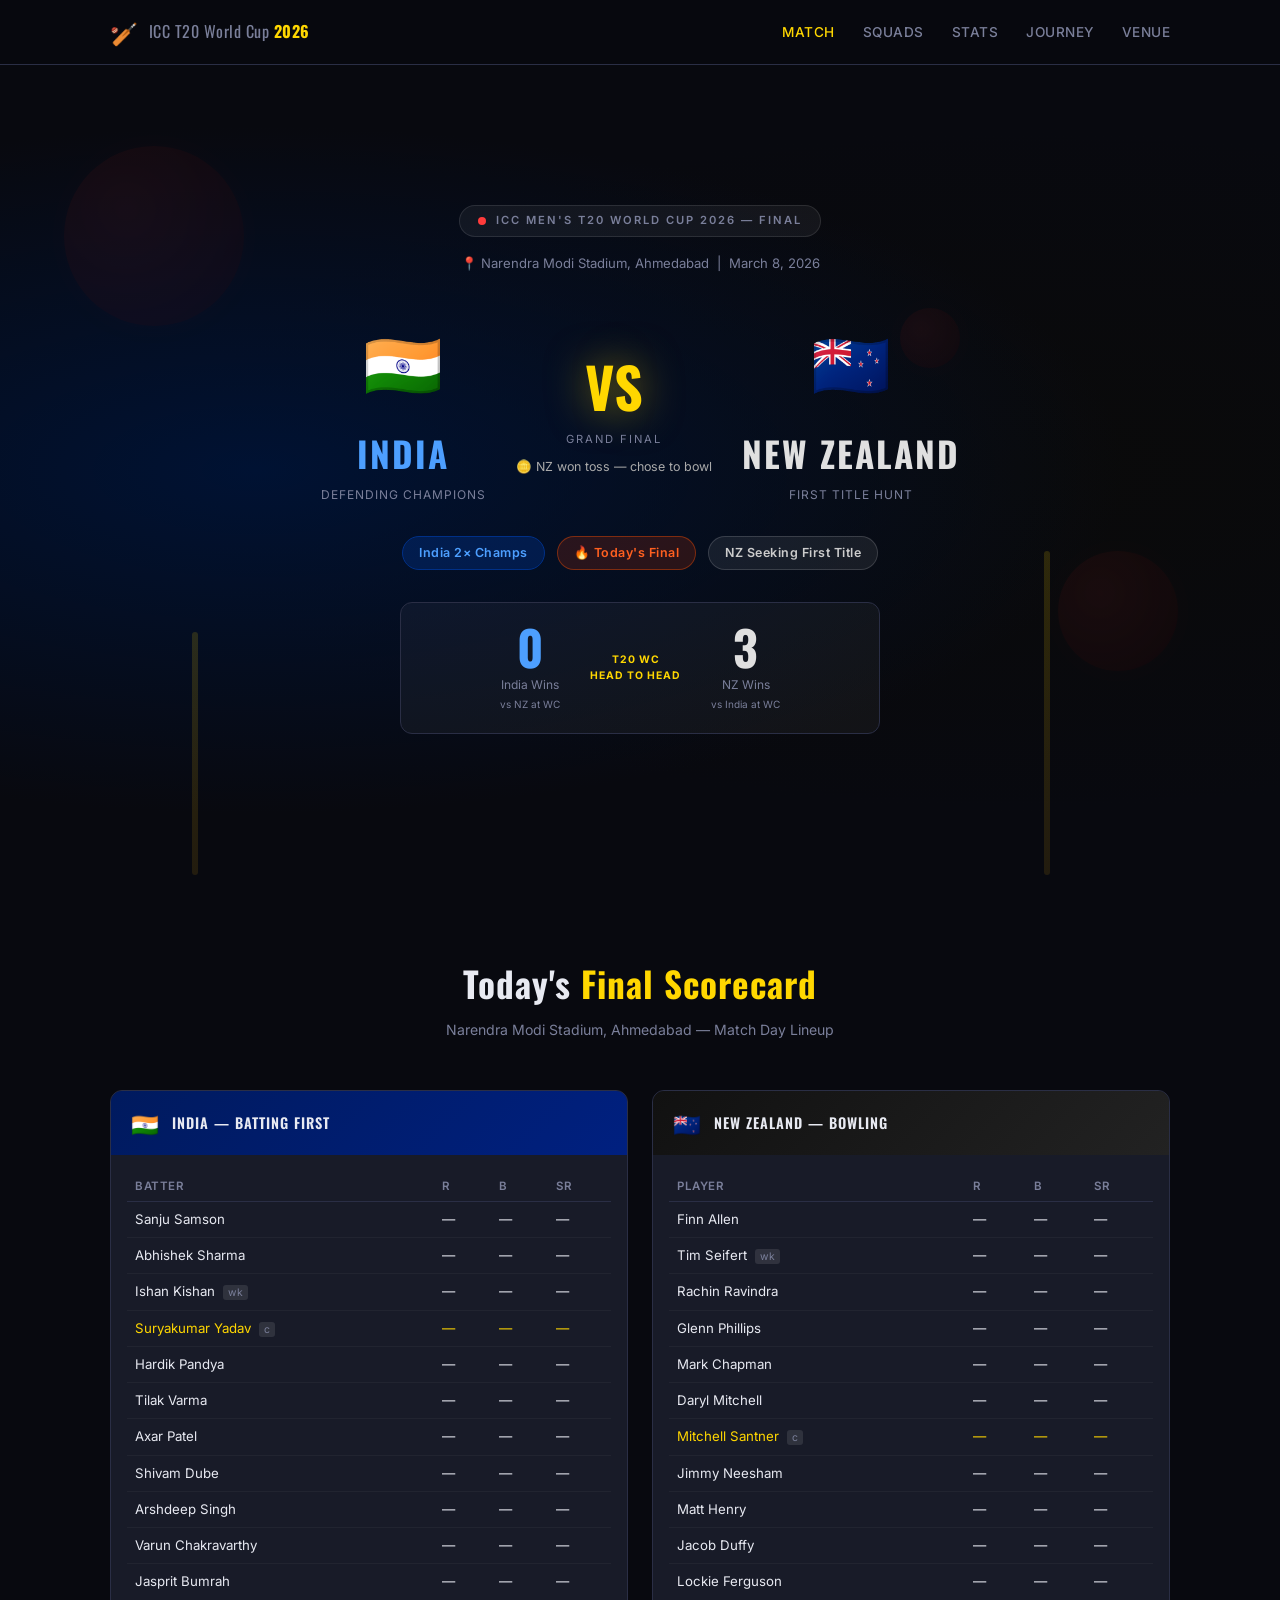
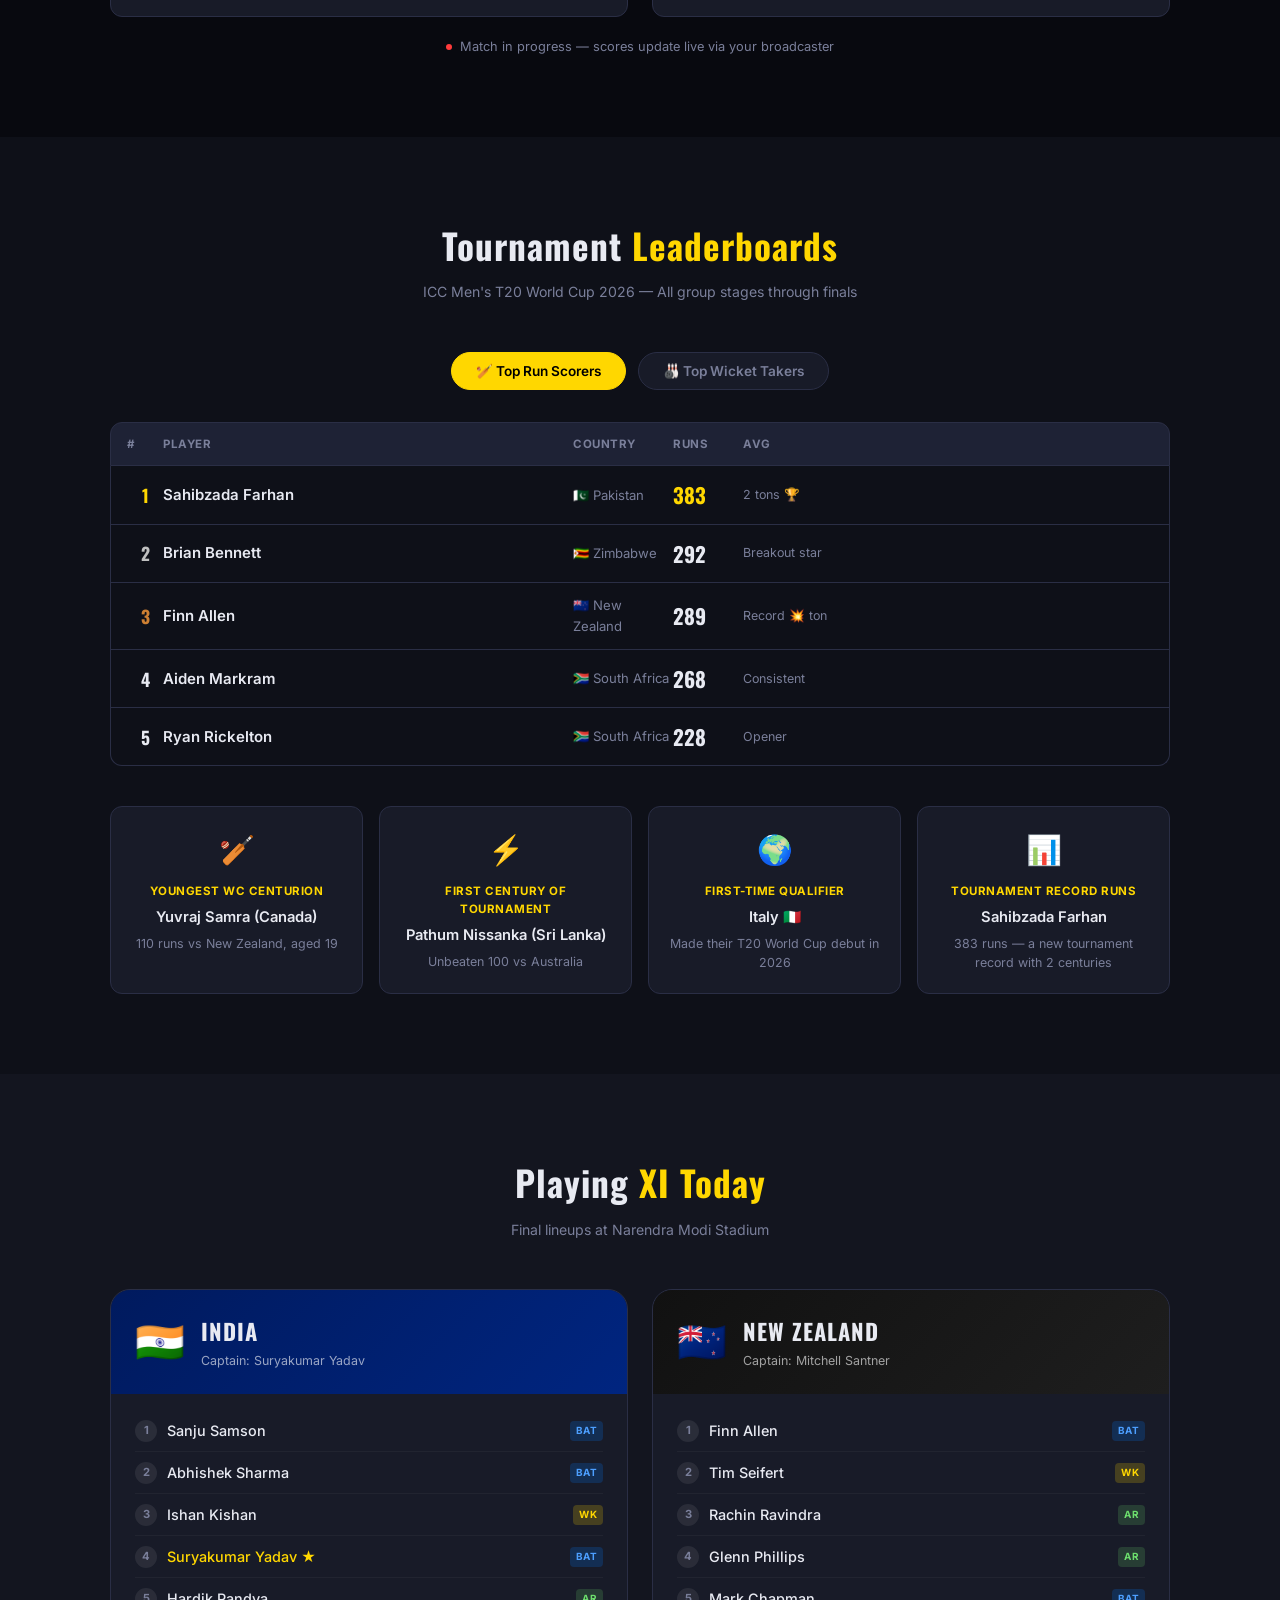
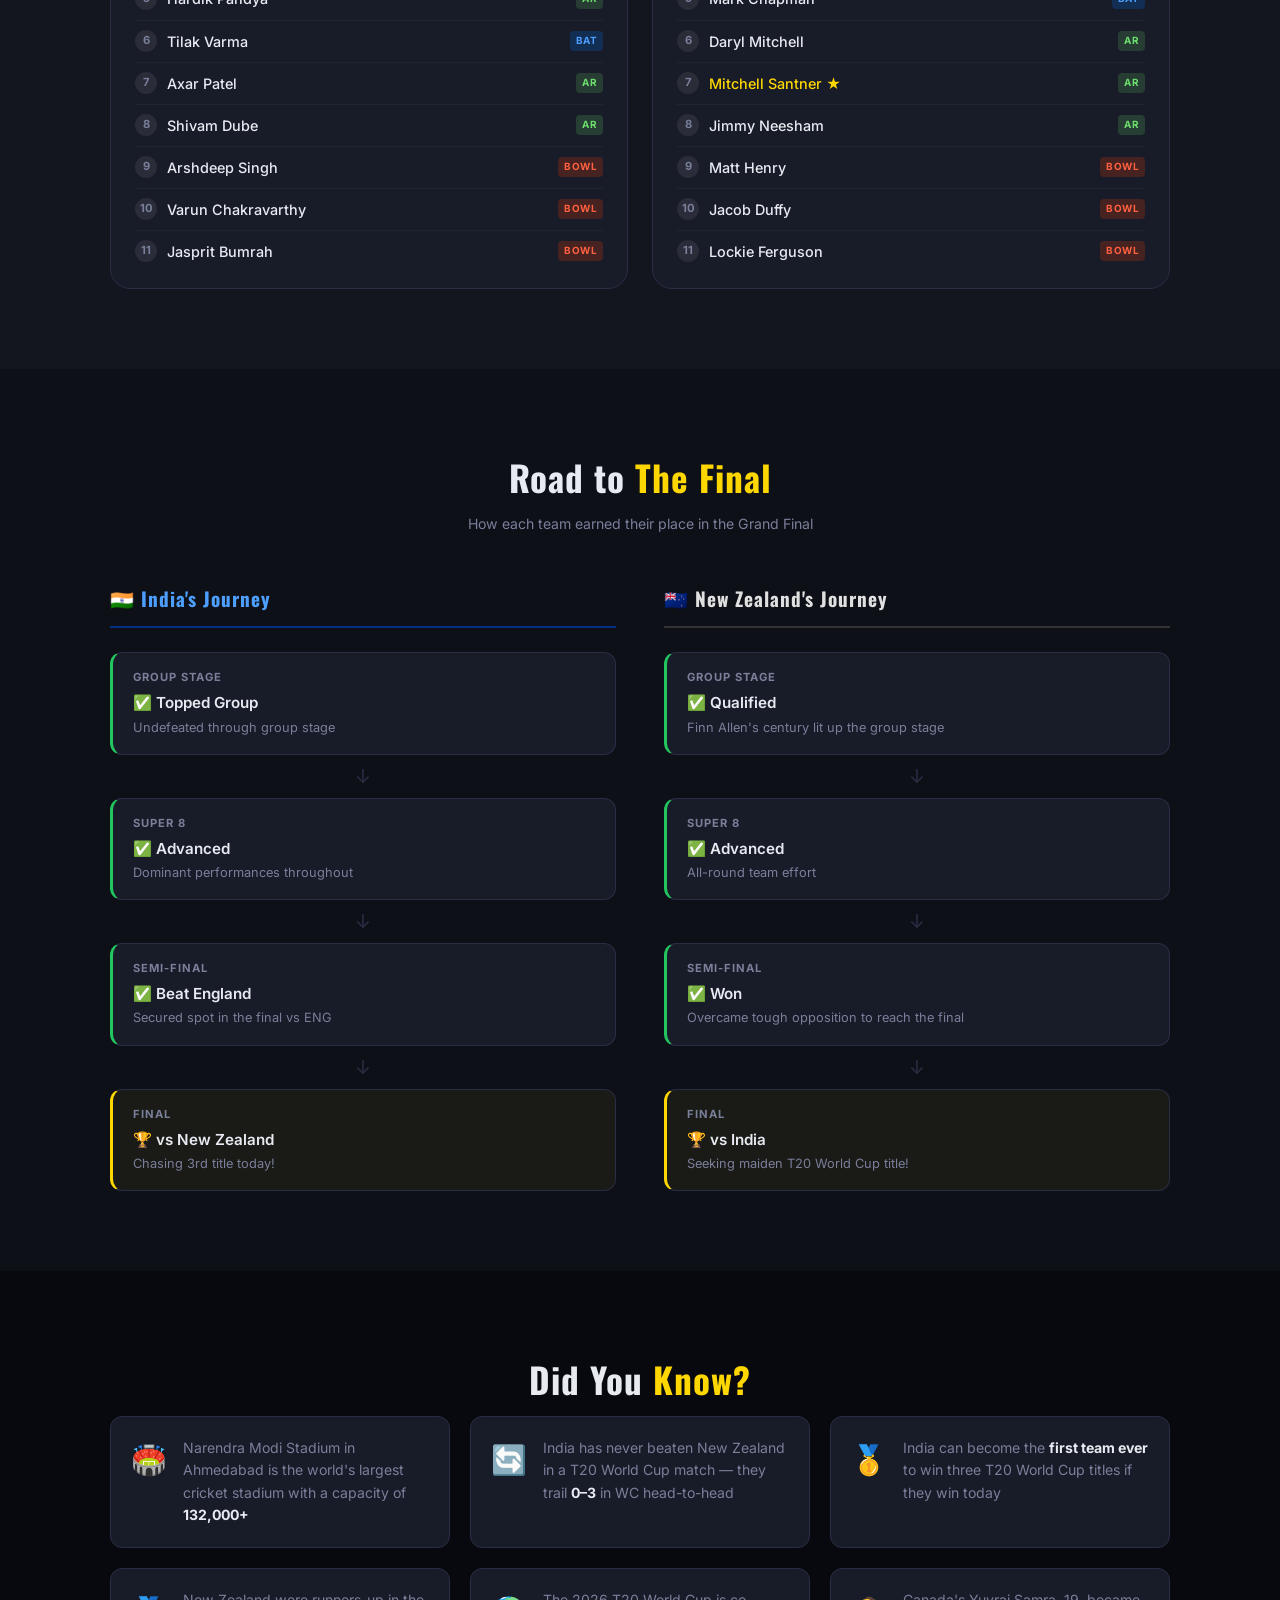
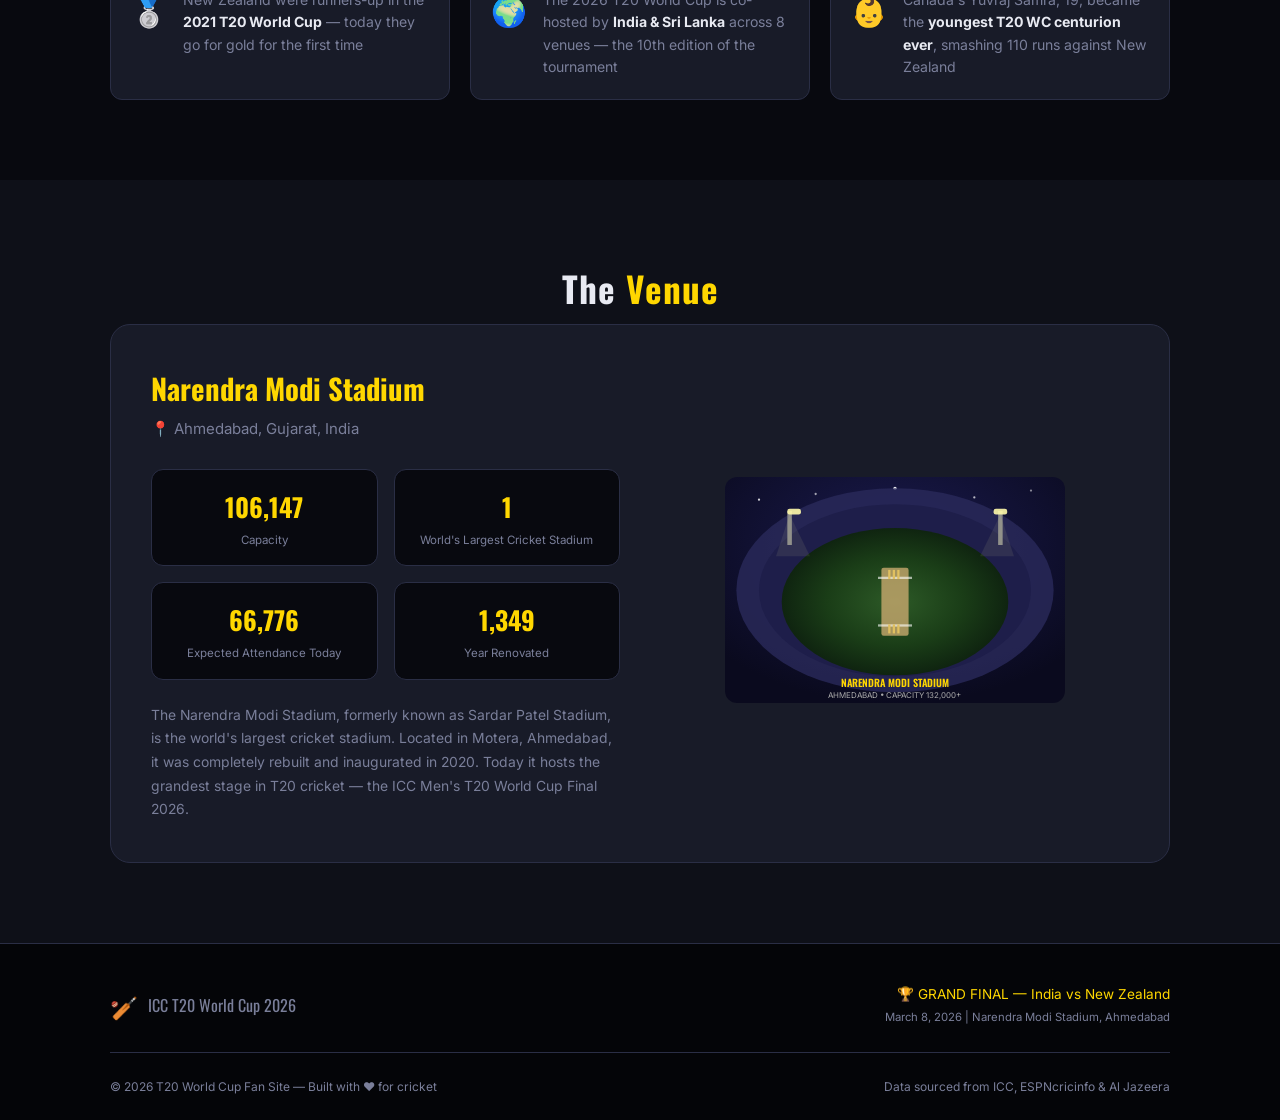
==== index.html @ 645f7e51 "feat: launch T20 World Cup 2026 Grand Final website Complete responsive single-page website for Indi" ====
<!DOCTYPE html>
<html lang="en">
<head>
  <meta charset="UTF-8" />
  <meta name="viewport" content="width=device-width, initial-scale=1.0" />
  <title>T20 World Cup 2026 — The Final</title>
  <link rel="stylesheet" href="style.css" />
  <link rel="preconnect" href="https://fonts.googleapis.com" />
  <link rel="preconnect" href="https://fonts.gstatic.com" crossorigin />
  <link href="https://fonts.googleapis.com/css2?family=Oswald:wght@400;600;700&family=Inter:wght@300;400;500;600&display=swap" rel="stylesheet" />
</head>
<body>

  <!-- ───── NAV ───── -->
  <nav class="nav">
    <div class="nav-inner">
      <div class="nav-logo">
        <span class="logo-icon">🏏</span>
        <span>ICC T20 World Cup <strong>2026</strong></span>
      </div>
      <ul class="nav-links">
        <li><a href="#match">Match</a></li>
        <li><a href="#squads">Squads</a></li>
        <li><a href="#stats">Stats</a></li>
        <li><a href="#journey">Journey</a></li>
        <li><a href="#venue">Venue</a></li>
      </ul>
      <button class="nav-toggle" id="navToggle" aria-label="Toggle menu">☰</button>
    </div>
    <div class="nav-mobile" id="navMobile">
      <a href="#match">Match</a>
      <a href="#squads">Squads</a>
      <a href="#stats">Stats</a>
      <a href="#journey">Journey</a>
      <a href="#venue">Venue</a>
    </div>
  </nav>

  <!-- ───── HERO ───── -->
  <section class="hero" id="match">
    <div class="hero-bg">
      <div class="ball ball1"></div>
      <div class="ball ball2"></div>
      <div class="ball ball3"></div>
      <div class="stump stump1"></div>
      <div class="stump stump2"></div>
    </div>
    <div class="hero-content">
      <div class="tournament-label">
        <span class="live-dot"></span>
        <span>ICC MEN'S T20 WORLD CUP 2026 — FINAL</span>
      </div>
      <div class="hero-meta">📍 Narendra Modi Stadium, Ahmedabad &nbsp;|&nbsp; March 8, 2026</div>

      <div class="matchup">
        <!-- India -->
        <div class="team india-team">
          <div class="team-flag">🇮🇳</div>
          <div class="team-name">INDIA</div>
          <div class="team-sub">Defending Champions</div>
        </div>

        <!-- VS -->
        <div class="vs-block">
          <div class="vs-text">VS</div>
          <div class="vs-sub">GRAND FINAL</div>
          <div class="toss-info">🪙 NZ won toss — chose to bowl</div>
        </div>

        <!-- New Zealand -->
        <div class="team nz-team">
          <div class="team-flag">🇳🇿</div>
          <div class="team-name">NEW ZEALAND</div>
          <div class="team-sub">First Title Hunt</div>
        </div>
      </div>

      <div class="hero-chips">
        <div class="chip chip-india">India 2× Champs</div>
        <div class="chip chip-alert">🔥 Today's Final</div>
        <div class="chip chip-nz">NZ Seeking First Title</div>
      </div>

      <!-- Head-to-head callout -->
      <div class="h2h-banner">
        <div class="h2h-item">
          <div class="h2h-num india-col">0</div>
          <div class="h2h-label">India Wins<br/><small>vs NZ at WC</small></div>
        </div>
        <div class="h2h-divider">T20 WC<br/>HEAD TO HEAD</div>
        <div class="h2h-item">
          <div class="h2h-num nz-col">3</div>
          <div class="h2h-label">NZ Wins<br/><small>vs India at WC</small></div>
        </div>
      </div>
    </div>
  </section>

  <!-- ───── SCOREBOARD ───── -->
  <section class="section scoreboard-section">
    <div class="container">
      <h2 class="section-title">Today's <span class="gold">Final Scorecard</span></h2>
      <p class="section-sub">Narendra Modi Stadium, Ahmedabad — Match Day Lineup</p>

      <div class="scorecard-grid">
        <!-- India batting -->
        <div class="score-card india-card">
          <div class="score-card-header">
            <span class="score-flag">🇮🇳</span>
            <span>INDIA — BATTING FIRST</span>
          </div>
          <div class="score-card-body">
            <table class="score-table">
              <thead>
                <tr><th>Batter</th><th>R</th><th>B</th><th>SR</th></tr>
              </thead>
              <tbody>
                <tr><td>Sanju Samson</td><td>—</td><td>—</td><td>—</td></tr>
                <tr><td>Abhishek Sharma</td><td>—</td><td>—</td><td>—</td></tr>
                <tr><td>Ishan Kishan <em class="role">wk</em></td><td>—</td><td>—</td><td>—</td></tr>
                <tr class="captain-row"><td>Suryakumar Yadav <em class="role">c</em></td><td>—</td><td>—</td><td>—</td></tr>
                <tr><td>Hardik Pandya</td><td>—</td><td>—</td><td>—</td></tr>
                <tr><td>Tilak Varma</td><td>—</td><td>—</td><td>—</td></tr>
                <tr><td>Axar Patel</td><td>—</td><td>—</td><td>—</td></tr>
                <tr><td>Shivam Dube</td><td>—</td><td>—</td><td>—</td></tr>
                <tr><td>Arshdeep Singh</td><td>—</td><td>—</td><td>—</td></tr>
                <tr><td>Varun Chakravarthy</td><td>—</td><td>—</td><td>—</td></tr>
                <tr><td>Jasprit Bumrah</td><td>—</td><td>—</td><td>—</td></tr>
              </tbody>
            </table>
          </div>
        </div>

        <!-- New Zealand bowling -->
        <div class="score-card nz-card">
          <div class="score-card-header">
            <span class="score-flag">🇳🇿</span>
            <span>NEW ZEALAND — BOWLING</span>
          </div>
          <div class="score-card-body">
            <table class="score-table">
              <thead>
                <tr><th>Player</th><th>R</th><th>B</th><th>SR</th></tr>
              </thead>
              <tbody>
                <tr><td>Finn Allen</td><td>—</td><td>—</td><td>—</td></tr>
                <tr><td>Tim Seifert <em class="role">wk</em></td><td>—</td><td>—</td><td>—</td></tr>
                <tr><td>Rachin Ravindra</td><td>—</td><td>—</td><td>—</td></tr>
                <tr><td>Glenn Phillips</td><td>—</td><td>—</td><td>—</td></tr>
                <tr><td>Mark Chapman</td><td>—</td><td>—</td><td>—</td></tr>
                <tr><td>Daryl Mitchell</td><td>—</td><td>—</td><td>—</td></tr>
                <tr class="captain-row"><td>Mitchell Santner <em class="role">c</em></td><td>—</td><td>—</td><td>—</td></tr>
                <tr><td>Jimmy Neesham</td><td>—</td><td>—</td><td>—</td></tr>
                <tr><td>Matt Henry</td><td>—</td><td>—</td><td>—</td></tr>
                <tr><td>Jacob Duffy</td><td>—</td><td>—</td><td>—</td></tr>
                <tr><td>Lockie Ferguson</td><td>—</td><td>—</td><td>—</td></tr>
              </tbody>
            </table>
          </div>
        </div>
      </div>
      <p class="live-note"><span class="live-dot small"></span> Match in progress — scores update live via your broadcaster</p>
    </div>
  </section>

  <!-- ───── TOURNAMENT STATS ───── -->
  <section class="section stats-section" id="stats">
    <div class="container">
      <h2 class="section-title">Tournament <span class="gold">Leaderboards</span></h2>
      <p class="section-sub">ICC Men's T20 World Cup 2026 — All group stages through finals</p>

      <div class="stats-tabs">
        <button class="tab-btn active" data-tab="runs">🏏 Top Run Scorers</button>
        <button class="tab-btn" data-tab="wickets">🎳 Top Wicket Takers</button>
      </div>

      <div class="tab-content" id="tab-runs">
        <div class="leaderboard">
          <div class="lb-row lb-header">
            <span>#</span><span>Player</span><span>Country</span><span>Runs</span><span>Avg</span>
          </div>
          <div class="lb-row">
            <span class="rank gold-rank">1</span>
            <span class="player-name">Sahibzada Farhan</span>
            <span class="country">🇵🇰 Pakistan</span>
            <span class="stat-val gold">383</span>
            <span class="stat-extra">2 tons 🏆</span>
          </div>
          <div class="lb-row">
            <span class="rank silver-rank">2</span>
            <span class="player-name">Brian Bennett</span>
            <span class="country">🇿🇼 Zimbabwe</span>
            <span class="stat-val">292</span>
            <span class="stat-extra">Breakout star</span>
          </div>
          <div class="lb-row">
            <span class="rank bronze-rank">3</span>
            <span class="player-name">Finn Allen</span>
            <span class="country">🇳🇿 New Zealand</span>
            <span class="stat-val">289</span>
            <span class="stat-extra">Record 💥 ton</span>
          </div>
          <div class="lb-row">
            <span class="rank">4</span>
            <span class="player-name">Aiden Markram</span>
            <span class="country">🇿🇦 South Africa</span>
            <span class="stat-val">268</span>
            <span class="stat-extra">Consistent</span>
          </div>
          <div class="lb-row">
            <span class="rank">5</span>
            <span class="player-name">Ryan Rickelton</span>
            <span class="country">🇿🇦 South Africa</span>
            <span class="stat-val">228</span>
            <span class="stat-extra">Opener</span>
          </div>
        </div>
      </div>

      <div class="tab-content hidden" id="tab-wickets">
        <div class="leaderboard">
          <div class="lb-row lb-header">
            <span>#</span><span>Player</span><span>Country</span><span>Wickets</span><span>Econ</span>
          </div>
          <div class="lb-row">
            <span class="rank gold-rank">1</span>
            <span class="player-name">Saurabh Netravalkar</span>
            <span class="country">🇺🇸 USA</span>
            <span class="stat-val gold">13</span>
            <span class="stat-extra">Tournament 🏆</span>
          </div>
          <div class="lb-row">
            <span class="rank silver-rank">2</span>
            <span class="player-name">Blessing Muzarabani</span>
            <span class="country">🇿🇼 Zimbabwe</span>
            <span class="stat-val">13</span>
            <span class="stat-extra">Pace demon 🔥</span>
          </div>
          <div class="lb-row">
            <span class="rank bronze-rank">3</span>
            <span class="player-name">Lungi Ngidi</span>
            <span class="country">🇿🇦 South Africa</span>
            <span class="stat-val">12</span>
            <span class="stat-extra">Lethal</span>
          </div>
          <div class="lb-row">
            <span class="rank">4</span>
            <span class="player-name">Corbin Bosch</span>
            <span class="country">🇿🇦 South Africa</span>
            <span class="stat-val">11</span>
            <span class="stat-extra">All-rounder</span>
          </div>
          <div class="lb-row">
            <span class="rank">5</span>
            <span class="player-name">Varun Chakravarthy</span>
            <span class="country">🇮🇳 India</span>
            <span class="stat-val">11</span>
            <span class="stat-extra">Mystery spin 🌀</span>
          </div>
        </div>
      </div>

      <!-- Notable records -->
      <div class="records-grid">
        <div class="record-card">
          <div class="record-icon">🏏</div>
          <div class="record-title">Youngest WC Centurion</div>
          <div class="record-name">Yuvraj Samra (Canada)</div>
          <div class="record-detail">110 runs vs New Zealand, aged 19</div>
        </div>
        <div class="record-card">
          <div class="record-icon">⚡</div>
          <div class="record-title">First Century of Tournament</div>
          <div class="record-name">Pathum Nissanka (Sri Lanka)</div>
          <div class="record-detail">Unbeaten 100 vs Australia</div>
        </div>
        <div class="record-card">
          <div class="record-icon">🌍</div>
          <div class="record-title">First-time Qualifier</div>
          <div class="record-name">Italy 🇮🇹</div>
          <div class="record-detail">Made their T20 World Cup debut in 2026</div>
        </div>
        <div class="record-card">
          <div class="record-icon">📊</div>
          <div class="record-title">Tournament Record Runs</div>
          <div class="record-name">Sahibzada Farhan</div>
          <div class="record-detail">383 runs — a new tournament record with 2 centuries</div>
        </div>
      </div>
    </div>
  </section>

  <!-- ───── SQUADS ───── -->
  <section class="section squads-section" id="squads">
    <div class="container">
      <h2 class="section-title">Playing <span class="gold">XI Today</span></h2>
      <p class="section-sub">Final lineups at Narendra Modi Stadium</p>

      <div class="squads-grid">
        <!-- India -->
        <div class="squad-card india-squad">
          <div class="squad-header">
            <span class="squad-flag">🇮🇳</span>
            <div>
              <div class="squad-team">INDIA</div>
              <div class="squad-captain">Captain: Suryakumar Yadav</div>
            </div>
          </div>
          <ul class="squad-list">
            <li><span class="pnum">1</span> Sanju Samson <em class="tag tag-bat">BAT</em></li>
            <li><span class="pnum">2</span> Abhishek Sharma <em class="tag tag-bat">BAT</em></li>
            <li><span class="pnum">3</span> Ishan Kishan <em class="tag tag-wk">WK</em></li>
            <li class="captain-li"><span class="pnum">4</span> Suryakumar Yadav ★ <em class="tag tag-bat">BAT</em></li>
            <li><span class="pnum">5</span> Hardik Pandya <em class="tag tag-ar">AR</em></li>
            <li><span class="pnum">6</span> Tilak Varma <em class="tag tag-bat">BAT</em></li>
            <li><span class="pnum">7</span> Axar Patel <em class="tag tag-ar">AR</em></li>
            <li><span class="pnum">8</span> Shivam Dube <em class="tag tag-ar">AR</em></li>
            <li><span class="pnum">9</span> Arshdeep Singh <em class="tag tag-bowl">BOWL</em></li>
            <li><span class="pnum">10</span> Varun Chakravarthy <em class="tag tag-bowl">BOWL</em></li>
            <li><span class="pnum">11</span> Jasprit Bumrah <em class="tag tag-bowl">BOWL</em></li>
          </ul>
        </div>

        <!-- New Zealand -->
        <div class="squad-card nz-squad">
          <div class="squad-header">
            <span class="squad-flag">🇳🇿</span>
            <div>
              <div class="squad-team">NEW ZEALAND</div>
              <div class="squad-captain">Captain: Mitchell Santner</div>
            </div>
          </div>
          <ul class="squad-list">
            <li><span class="pnum">1</span> Finn Allen <em class="tag tag-bat">BAT</em></li>
            <li><span class="pnum">2</span> Tim Seifert <em class="tag tag-wk">WK</em></li>
            <li><span class="pnum">3</span> Rachin Ravindra <em class="tag tag-ar">AR</em></li>
            <li><span class="pnum">4</span> Glenn Phillips <em class="tag tag-ar">AR</em></li>
            <li><span class="pnum">5</span> Mark Chapman <em class="tag tag-bat">BAT</em></li>
            <li><span class="pnum">6</span> Daryl Mitchell <em class="tag tag-ar">AR</em></li>
            <li class="captain-li"><span class="pnum">7</span> Mitchell Santner ★ <em class="tag tag-ar">AR</em></li>
            <li><span class="pnum">8</span> Jimmy Neesham <em class="tag tag-ar">AR</em></li>
            <li><span class="pnum">9</span> Matt Henry <em class="tag tag-bowl">BOWL</em></li>
            <li><span class="pnum">10</span> Jacob Duffy <em class="tag tag-bowl">BOWL</em></li>
            <li><span class="pnum">11</span> Lockie Ferguson <em class="tag tag-bowl">BOWL</em></li>
          </ul>
        </div>
      </div>
    </div>
  </section>

  <!-- ───── ROAD TO FINAL ───── -->
  <section class="section journey-section" id="journey">
    <div class="container">
      <h2 class="section-title">Road to <span class="gold">The Final</span></h2>
      <p class="section-sub">How each team earned their place in the Grand Final</p>

      <div class="journey-grid">
        <!-- India -->
        <div class="journey-col">
          <div class="journey-team-label india-label">🇮🇳 India's Journey</div>
          <div class="journey-steps">
            <div class="journey-step win">
              <div class="step-stage">Group Stage</div>
              <div class="step-result">✅ Topped Group</div>
              <div class="step-detail">Undefeated through group stage</div>
            </div>
            <div class="journey-arrow">↓</div>
            <div class="journey-step win">
              <div class="step-stage">Super 8</div>
              <div class="step-result">✅ Advanced</div>
              <div class="step-detail">Dominant performances throughout</div>
            </div>
            <div class="journey-arrow">↓</div>
            <div class="journey-step win">
              <div class="step-stage">Semi-Final</div>
              <div class="step-result">✅ Beat England</div>
              <div class="step-detail">Secured spot in the final vs ENG</div>
            </div>
            <div class="journey-arrow">↓</div>
            <div class="journey-step final-step">
              <div class="step-stage">FINAL</div>
              <div class="step-result">🏆 vs New Zealand</div>
              <div class="step-detail">Chasing 3rd title today!</div>
            </div>
          </div>
        </div>

        <!-- New Zealand -->
        <div class="journey-col">
          <div class="journey-team-label nz-label">🇳🇿 New Zealand's Journey</div>
          <div class="journey-steps">
            <div class="journey-step win">
              <div class="step-stage">Group Stage</div>
              <div class="step-result">✅ Qualified</div>
              <div class="step-detail">Finn Allen's century lit up the group stage</div>
            </div>
            <div class="journey-arrow">↓</div>
            <div class="journey-step win">
              <div class="step-stage">Super 8</div>
              <div class="step-result">✅ Advanced</div>
              <div class="step-detail">All-round team effort</div>
            </div>
            <div class="journey-arrow">↓</div>
            <div class="journey-step win">
              <div class="step-stage">Semi-Final</div>
              <div class="step-result">✅ Won</div>
              <div class="step-detail">Overcame tough opposition to reach the final</div>
            </div>
            <div class="journey-arrow">↓</div>
            <div class="journey-step final-step">
              <div class="step-stage">FINAL</div>
              <div class="step-result">🏆 vs India</div>
              <div class="step-detail">Seeking maiden T20 World Cup title!</div>
            </div>
          </div>
        </div>
      </div>
    </div>
  </section>

  <!-- ───── FUN FACTS ───── -->
  <section class="section facts-section">
    <div class="container">
      <h2 class="section-title">Did You <span class="gold">Know?</span></h2>
      <div class="facts-grid">
        <div class="fact-card">
          <div class="fact-icon">🏟️</div>
          <div class="fact-text">Narendra Modi Stadium in Ahmedabad is the world's largest cricket stadium with a capacity of <strong>132,000+</strong></div>
        </div>
        <div class="fact-card">
          <div class="fact-icon">🔄</div>
          <div class="fact-text">India has never beaten New Zealand in a T20 World Cup match — they trail <strong>0–3</strong> in WC head-to-head</div>
        </div>
        <div class="fact-card">
          <div class="fact-icon">🥇</div>
          <div class="fact-text">India can become the <strong>first team ever</strong> to win three T20 World Cup titles if they win today</div>
        </div>
        <div class="fact-card">
          <div class="fact-icon">🥈</div>
          <div class="fact-text">New Zealand were runners-up in the <strong>2021 T20 World Cup</strong> — today they go for gold for the first time</div>
        </div>
        <div class="fact-card">
          <div class="fact-icon">🌍</div>
          <div class="fact-text">The 2026 T20 World Cup is co-hosted by <strong>India & Sri Lanka</strong> across 8 venues — the 10th edition of the tournament</div>
        </div>
        <div class="fact-card">
          <div class="fact-icon">👶</div>
          <div class="fact-text">Canada's Yuvraj Samra, 19, became the <strong>youngest T20 WC centurion ever</strong>, smashing 110 runs against New Zealand</div>
        </div>
      </div>
    </div>
  </section>

  <!-- ───── VENUE ───── -->
  <section class="section venue-section" id="venue">
    <div class="container">
      <h2 class="section-title">The <span class="gold">Venue</span></h2>
      <div class="venue-card">
        <div class="venue-info">
          <div class="venue-name">Narendra Modi Stadium</div>
          <div class="venue-location">📍 Ahmedabad, Gujarat, India</div>
          <div class="venue-stats-grid">
            <div class="venue-stat">
              <div class="venue-stat-num">132,000+</div>
              <div class="venue-stat-label">Capacity</div>
            </div>
            <div class="venue-stat">
              <div class="venue-stat-num">#1</div>
              <div class="venue-stat-label">World's Largest Cricket Stadium</div>
            </div>
            <div class="venue-stat">
              <div class="venue-stat-num">100,000+</div>
              <div class="venue-stat-label">Expected Attendance Today</div>
            </div>
            <div class="venue-stat">
              <div class="venue-stat-num">2020</div>
              <div class="venue-stat-label">Year Renovated</div>
            </div>
          </div>
          <p class="venue-desc">
            The Narendra Modi Stadium, formerly known as Sardar Patel Stadium, is the world's largest cricket stadium.
            Located in Motera, Ahmedabad, it was completely rebuilt and inaugurated in 2020. Today it hosts the grandest
            stage in T20 cricket — the ICC Men's T20 World Cup Final 2026.
          </p>
        </div>
        <div class="venue-visual">
          <div class="stadium-svg">
            <svg viewBox="0 0 300 200" xmlns="http://www.w3.org/2000/svg">
              <!-- Sky -->
              <defs>
                <radialGradient id="fieldGrad" cx="50%" cy="50%" r="50%">
                  <stop offset="0%" stop-color="#2d5a27"/>
                  <stop offset="60%" stop-color="#1a3d17"/>
                  <stop offset="100%" stop-color="#0f2410"/>
                </radialGradient>
                <radialGradient id="skyGrad" cx="50%" cy="30%" r="70%">
                  <stop offset="0%" stop-color="#1a1a4e"/>
                  <stop offset="100%" stop-color="#0a0a1e"/>
                </radialGradient>
              </defs>
              <rect width="300" height="200" fill="url(#skyGrad)"/>
              <!-- Stars -->
              <circle cx="30" cy="20" r="1" fill="white" opacity="0.8"/>
              <circle cx="80" cy="15" r="1" fill="white" opacity="0.6"/>
              <circle cx="150" cy="10" r="1.5" fill="white" opacity="0.9"/>
              <circle cx="220" cy="18" r="1" fill="white" opacity="0.7"/>
              <circle cx="270" cy="12" r="1" fill="white" opacity="0.5"/>
              <!-- Stadium stands -->
              <ellipse cx="150" cy="100" rx="140" ry="90" fill="#2a2a5a" opacity="0.8"/>
              <ellipse cx="150" cy="100" rx="120" ry="76" fill="#1e1e4a"/>
              <!-- Field -->
              <ellipse cx="150" cy="110" rx="100" ry="65" fill="url(#fieldGrad)"/>
              <!-- Pitch -->
              <rect x="138" y="80" width="24" height="60" rx="2" fill="#c9a96e" opacity="0.8"/>
              <!-- Crease lines -->
              <rect x="135" y="88" width="30" height="2" fill="white" opacity="0.6"/>
              <rect x="135" y="130" width="30" height="2" fill="white" opacity="0.6"/>
              <!-- Stumps -->
              <rect x="144" y="82" width="2" height="8" fill="#e0c060"/>
              <rect x="148" y="82" width="2" height="8" fill="#e0c060"/>
              <rect x="152" y="82" width="2" height="8" fill="#e0c060"/>
              <rect x="144" y="130" width="2" height="8" fill="#e0c060"/>
              <rect x="148" y="130" width="2" height="8" fill="#e0c060"/>
              <rect x="152" y="130" width="2" height="8" fill="#e0c060"/>
              <!-- Stadium lights -->
              <rect x="55" y="30" width="4" height="30" fill="#888"/>
              <rect x="241" y="30" width="4" height="30" fill="#888"/>
              <rect x="55" y="28" width="12" height="5" rx="2" fill="#fffaaa" opacity="0.9"/>
              <rect x="237" y="28" width="12" height="5" rx="2" fill="#fffaaa" opacity="0.9"/>
              <!-- Light beams -->
              <polygon points="57,33 45,70 75,70" fill="#fffaaa" opacity="0.08"/>
              <polygon points="243,33 225,70 255,70" fill="#fffaaa" opacity="0.08"/>
              <!-- Text -->
              <text x="150" y="185" text-anchor="middle" fill="#ffd700" font-size="9" font-family="Oswald, sans-serif" font-weight="600">NARENDRA MODI STADIUM</text>
              <text x="150" y="195" text-anchor="middle" fill="#aaa" font-size="7" font-family="Inter, sans-serif">AHMEDABAD • CAPACITY 132,000+</text>
            </svg>
          </div>
        </div>
      </div>
    </div>
  </section>

  <!-- ───── FOOTER ───── -->
  <footer class="footer">
    <div class="container">
      <div class="footer-top">
        <div class="footer-brand">
          <span class="logo-icon">🏏</span>
          <span>ICC T20 World Cup 2026</span>
        </div>
        <div class="footer-final">
          🏆 GRAND FINAL — India vs New Zealand<br/>
          <small>March 8, 2026 | Narendra Modi Stadium, Ahmedabad</small>
        </div>
      </div>
      <div class="footer-bottom">
        <span>© 2026 T20 World Cup Fan Site — Built with ❤️ for cricket</span>
        <span>Data sourced from ICC, ESPNcricinfo & Al Jazeera</span>
      </div>
    </div>
  </footer>

  <script src="app.js"></script>
</body>
</html>
---- style.css ----
/* ════════════════════════════════════════
   T20 WORLD CUP 2026 — GRAND FINAL
   Stylesheet
════════════════════════════════════════ */

*, *::before, *::after { box-sizing: border-box; margin: 0; padding: 0; }

:root {
  --india: #003087;
  --india-light: #1a4db3;
  --india-accent: #ff9933;
  --nz: #000000;
  --nz-light: #1a1a1a;
  --nz-accent: #ffffff;
  --gold: #ffd700;
  --gold-dark: #c9a000;
  --bg: #08090f;
  --bg2: #0e1018;
  --bg3: #13151f;
  --card: #181b28;
  --card2: #1e2235;
  --border: #2a2e45;
  --text: #e8eaf2;
  --text-muted: #7a7f9a;
  --green: #22c55e;
  --radius: 12px;
  --radius-lg: 20px;
  --shadow: 0 4px 24px rgba(0,0,0,0.5);
  --font-title: 'Oswald', sans-serif;
  --font-body: 'Inter', sans-serif;
}

html { scroll-behavior: smooth; }

body {
  background: var(--bg);
  color: var(--text);
  font-family: var(--font-body);
  font-size: 15px;
  line-height: 1.6;
  overflow-x: hidden;
}

/* ── Scrollbar ── */
::-webkit-scrollbar { width: 6px; }
::-webkit-scrollbar-track { background: var(--bg); }
::-webkit-scrollbar-thumb { background: var(--border); border-radius: 3px; }

/* ── Utilities ── */
.container { max-width: 1100px; margin: 0 auto; padding: 0 20px; }
.gold { color: var(--gold); }
.hidden { display: none !important; }

/* ════════════════════════ NAV ════════════════════════ */
.nav {
  position: sticky; top: 0; z-index: 100;
  background: rgba(8,9,15,0.92);
  backdrop-filter: blur(12px);
  border-bottom: 1px solid var(--border);
}
.nav-inner {
  display: flex; align-items: center;
  justify-content: space-between;
  max-width: 1100px; margin: 0 auto;
  padding: 14px 20px;
}
.nav-logo {
  display: flex; align-items: center; gap: 10px;
  font-family: var(--font-title);
  font-size: 1rem; letter-spacing: 0.5px;
  color: var(--text-muted);
}
.nav-logo strong { color: var(--gold); }
.logo-icon { font-size: 1.4rem; }
.nav-links {
  display: flex; gap: 28px; list-style: none;
}
.nav-links a {
  color: var(--text-muted); text-decoration: none;
  font-size: 0.85rem; font-weight: 500; letter-spacing: 0.5px;
  text-transform: uppercase; transition: color 0.2s;
}
.nav-links a:hover { color: var(--gold); }
.nav-toggle {
  display: none; background: none; border: none;
  color: var(--text); font-size: 1.4rem; cursor: pointer;
}
.nav-mobile {
  display: none; flex-direction: column;
  padding: 10px 20px 16px;
  border-top: 1px solid var(--border);
  gap: 12px;
}
.nav-mobile.open { display: flex; }
.nav-mobile a {
  color: var(--text-muted); text-decoration: none;
  font-size: 0.9rem; font-weight: 500; letter-spacing: 0.5px;
  text-transform: uppercase;
}

/* ════════════════════════ HERO ════════════════════════ */
.hero {
  position: relative; min-height: 90vh;
  display: flex; align-items: center; justify-content: center;
  overflow: hidden;
  background: radial-gradient(ellipse at 20% 50%, #001233 0%, transparent 60%),
              radial-gradient(ellipse at 80% 50%, #0a0a0a 0%, transparent 60%),
              var(--bg);
}

/* Animated background elements */
.hero-bg { position: absolute; inset: 0; pointer-events: none; overflow: hidden; }
.ball {
  position: absolute; border-radius: 50%;
  background: radial-gradient(circle at 35% 35%, #8b2020, #3d0000);
  box-shadow: 0 0 30px rgba(139,32,32,0.3);
  opacity: 0.12;
  animation: floatBall 8s ease-in-out infinite;
}
.ball1 { width: 180px; height: 180px; top: 10%; left: 5%; animation-delay: 0s; }
.ball2 { width: 120px; height: 120px; top: 60%; right: 8%; animation-delay: 3s; }
.ball3 { width: 60px; height: 60px; top: 30%; right: 25%; animation-delay: 5s; }

.stump {
  position: absolute; bottom: 0;
  width: 6px; border-radius: 3px;
  background: linear-gradient(to bottom, #ffd700, #b8860b);
  opacity: 0.15;
}
.stump1 { height: 30%; left: 15%; }
.stump2 { height: 40%; right: 18%; }

@keyframes floatBall {
  0%, 100% { transform: translateY(0) rotate(0deg); }
  50% { transform: translateY(-30px) rotate(180deg); }
}

/* Hero content */
.hero-content {
  position: relative; z-index: 2;
  text-align: center; padding: 40px 20px;
  width: 100%; max-width: 900px;
}

.tournament-label {
  display: inline-flex; align-items: center; gap: 10px;
  background: rgba(255,255,255,0.05);
  border: 1px solid rgba(255,255,255,0.1);
  border-radius: 100px; padding: 6px 18px;
  font-size: 0.7rem; font-weight: 600;
  letter-spacing: 2px; color: var(--text-muted);
  text-transform: uppercase; margin-bottom: 16px;
}

.live-dot {
  width: 8px; height: 8px; border-radius: 50%;
  background: #ff3b3b;
  box-shadow: 0 0 0 0 rgba(255,59,59,0.7);
  animation: livePulse 1.5s ease-in-out infinite;
  display: inline-block;
  flex-shrink: 0;
}
.live-dot.small { width: 6px; height: 6px; }

@keyframes livePulse {
  0% { box-shadow: 0 0 0 0 rgba(255,59,59,0.7); }
  70% { box-shadow: 0 0 0 8px rgba(255,59,59,0); }
  100% { box-shadow: 0 0 0 0 rgba(255,59,59,0); }
}

.hero-meta {
  font-size: 0.82rem; color: var(--text-muted); margin-bottom: 40px;
}

/* Matchup */
.matchup {
  display: flex; align-items: center; justify-content: center;
  gap: 30px; margin-bottom: 32px; flex-wrap: wrap;
}

.team { text-align: center; }
.team-flag { font-size: 4rem; margin-bottom: 8px; }
.team-name {
  font-family: var(--font-title); font-size: 2.2rem;
  font-weight: 700; letter-spacing: 2px;
}
.india-team .team-name { color: #4d9fff; }
.nz-team .team-name { color: #e0e0e0; }
.team-sub { font-size: 0.75rem; color: var(--text-muted); margin-top: 4px; letter-spacing: 1px; text-transform: uppercase; }

.vs-block { text-align: center; }
.vs-text {
  font-family: var(--font-title); font-size: 3.5rem;
  font-weight: 700; color: var(--gold);
  text-shadow: 0 0 40px rgba(255,215,0,0.5);
}
.vs-sub { font-size: 0.7rem; color: var(--text-muted); letter-spacing: 2px; text-transform: uppercase; }
.toss-info { font-size: 0.78rem; color: #aaa; margin-top: 8px; }

/* chips */
.hero-chips {
  display: flex; gap: 12px; justify-content: center;
  flex-wrap: wrap; margin-bottom: 32px;
}
.chip {
  padding: 6px 16px; border-radius: 100px;
  font-size: 0.78rem; font-weight: 600; letter-spacing: 0.5px;
}
.chip-india { background: rgba(0,48,135,0.4); border: 1px solid #003087; color: #4d9fff; }
.chip-alert { background: rgba(255,60,0,0.15); border: 1px solid rgba(255,80,0,0.4); color: #ff6020; }
.chip-nz { background: rgba(255,255,255,0.07); border: 1px solid rgba(255,255,255,0.15); color: #ccc; }

/* H2H banner */
.h2h-banner {
  display: flex; align-items: center; justify-content: center;
  gap: 30px; background: rgba(255,255,255,0.04);
  border: 1px solid var(--border); border-radius: var(--radius);
  padding: 20px 30px; max-width: 480px; margin: 0 auto;
  flex-wrap: wrap;
}
.h2h-item { text-align: center; }
.h2h-num {
  font-family: var(--font-title); font-size: 3rem; font-weight: 700; line-height: 1;
}
.india-col { color: #4d9fff; }
.nz-col { color: #e0e0e0; }
.h2h-label { font-size: 0.75rem; color: var(--text-muted); margin-top: 4px; }
.h2h-divider {
  font-size: 0.65rem; font-weight: 700; letter-spacing: 1px;
  color: var(--gold); text-align: center; text-transform: uppercase;
}

/* ════════════════════════ SECTIONS ════════════════════════ */
.section { padding: 80px 0; }
.section:nth-child(even) { background: var(--bg2); }

.section-title {
  font-family: var(--font-title); font-size: 2.2rem;
  font-weight: 700; text-align: center;
  margin-bottom: 8px; letter-spacing: 1px;
}
.section-sub {
  text-align: center; color: var(--text-muted);
  font-size: 0.88rem; margin-bottom: 48px;
}

/* ════════════════════════ SCORECARD ════════════════════════ */
.scorecard-grid {
  display: grid; grid-template-columns: 1fr 1fr; gap: 24px;
  margin-bottom: 20px;
}
.score-card {
  background: var(--card); border-radius: var(--radius);
  overflow: hidden; border: 1px solid var(--border);
}
.score-card-header {
  display: flex; align-items: center; gap: 12px;
  padding: 14px 20px; font-family: var(--font-title);
  font-size: 0.9rem; font-weight: 600; letter-spacing: 1px;
  text-transform: uppercase;
}
.india-card .score-card-header { background: linear-gradient(135deg, #001a5e, #002080); }
.nz-card .score-card-header { background: linear-gradient(135deg, #111, #222); }
.score-flag { font-size: 1.4rem; }
.score-card-body { padding: 16px; }
.score-table { width: 100%; border-collapse: collapse; font-size: 0.83rem; }
.score-table th {
  text-align: left; color: var(--text-muted);
  font-weight: 600; font-size: 0.72rem; letter-spacing: 0.5px;
  text-transform: uppercase; padding: 6px 8px;
  border-bottom: 1px solid var(--border);
}
.score-table td { padding: 7px 8px; color: var(--text); }
.score-table tr:not(:last-child) td { border-bottom: 1px solid rgba(255,255,255,0.04); }
.score-table tr:hover td { background: rgba(255,255,255,0.03); }
.captain-row td { color: var(--gold); }
.role { font-style: normal; font-size: 0.65rem; background: rgba(255,255,255,0.1); padding: 1px 5px; border-radius: 3px; margin-left: 4px; color: var(--text-muted); }

.live-note {
  display: flex; align-items: center; gap: 8px;
  color: var(--text-muted); font-size: 0.8rem; text-align: center;
  justify-content: center; margin-top: 16px;
}

/* ════════════════════════ STATS ════════════════════════ */
.stats-tabs {
  display: flex; gap: 12px; justify-content: center; margin-bottom: 32px;
}
.tab-btn {
  padding: 10px 24px; border-radius: 100px;
  background: var(--card); border: 1px solid var(--border);
  color: var(--text-muted); font-family: var(--font-body);
  font-weight: 600; font-size: 0.85rem; cursor: pointer;
  transition: all 0.2s;
}
.tab-btn.active {
  background: var(--gold); color: #000; border-color: var(--gold);
}
.tab-btn:hover:not(.active) { border-color: var(--gold); color: var(--gold); }

.leaderboard { margin-bottom: 40px; }
.lb-row {
  display: grid; grid-template-columns: 36px 1fr 100px 70px 1fr;
  align-items: center; padding: 12px 16px;
  border-bottom: 1px solid var(--border);
  transition: background 0.15s;
}
.lb-row:hover { background: var(--card); }
.lb-header {
  color: var(--text-muted); font-size: 0.72rem; font-weight: 700;
  letter-spacing: 0.5px; text-transform: uppercase;
  background: var(--card2) !important;
  border-radius: var(--radius) var(--radius) 0 0;
  border: 1px solid var(--border); margin-bottom: 0;
}
.lb-row:not(.lb-header) { border-left: 1px solid var(--border); border-right: 1px solid var(--border); }
.lb-row:last-child { border-radius: 0 0 var(--radius) var(--radius); border-bottom: 1px solid var(--border); }

.rank {
  font-family: var(--font-title); font-size: 1.1rem;
  font-weight: 700; text-align: center;
}
.gold-rank { color: var(--gold); }
.silver-rank { color: #c0c0c0; }
.bronze-rank { color: #cd7f32; }

.player-name { font-weight: 600; }
.country { color: var(--text-muted); font-size: 0.82rem; }
.stat-val { font-family: var(--font-title); font-size: 1.3rem; font-weight: 700; }
.stat-val.gold { color: var(--gold); }
.stat-extra { color: var(--text-muted); font-size: 0.78rem; }

/* Records */
.records-grid {
  display: grid; grid-template-columns: repeat(auto-fit, minmax(220px, 1fr));
  gap: 16px; margin-top: 20px;
}
.record-card {
  background: var(--card); border: 1px solid var(--border);
  border-radius: var(--radius); padding: 20px; text-align: center;
}
.record-icon { font-size: 1.8rem; margin-bottom: 8px; }
.record-title { font-size: 0.72rem; font-weight: 700; letter-spacing: 0.5px; text-transform: uppercase; color: var(--gold); margin-bottom: 6px; }
.record-name { font-weight: 600; font-size: 0.92rem; margin-bottom: 4px; }
.record-detail { font-size: 0.78rem; color: var(--text-muted); }

/* ════════════════════════ SQUADS ════════════════════════ */
.squads-section { background: var(--bg3); }
.squads-grid { display: grid; grid-template-columns: 1fr 1fr; gap: 24px; }

.squad-card {
  background: var(--card); border-radius: var(--radius-lg);
  overflow: hidden; border: 1px solid var(--border);
}
.squad-header {
  display: flex; align-items: center; gap: 16px; padding: 20px 24px;
}
.india-squad .squad-header { background: linear-gradient(135deg, #001a5e 0%, #002580 100%); }
.nz-squad .squad-header { background: linear-gradient(135deg, #111 0%, #1e1e1e 100%); }
.squad-flag { font-size: 2.5rem; }
.squad-team { font-family: var(--font-title); font-size: 1.4rem; font-weight: 700; letter-spacing: 1px; }
.squad-captain { font-size: 0.78rem; color: rgba(255,255,255,0.6); margin-top: 2px; }

.squad-list { list-style: none; padding: 16px 24px; }
.squad-list li {
  display: flex; align-items: center; gap: 10px;
  padding: 9px 0; font-size: 0.9rem; font-weight: 500;
  border-bottom: 1px solid rgba(255,255,255,0.04);
}
.squad-list li:last-child { border-bottom: none; }
.captain-li { color: var(--gold) !important; }

.pnum {
  width: 22px; height: 22px; border-radius: 50%;
  background: rgba(255,255,255,0.08); font-size: 0.7rem;
  font-weight: 700; display: flex; align-items: center; justify-content: center;
  flex-shrink: 0; color: var(--text-muted);
}
.tag {
  font-style: normal; font-size: 0.62rem; font-weight: 700;
  padding: 2px 6px; border-radius: 4px; letter-spacing: 0.5px;
  margin-left: auto; flex-shrink: 0;
}
.tag-bat { background: rgba(0,120,255,0.2); color: #4d9fff; }
.tag-bowl { background: rgba(255,60,0,0.2); color: #ff6040; }
.tag-ar { background: rgba(100,200,100,0.2); color: #6dde6d; }
.tag-wk { background: rgba(255,215,0,0.2); color: var(--gold); }

/* ════════════════════════ JOURNEY ════════════════════════ */
.journey-section { background: var(--bg2); }
.journey-grid { display: grid; grid-template-columns: 1fr 1fr; gap: 48px; }

.journey-team-label {
  font-family: var(--font-title); font-size: 1.2rem; font-weight: 700;
  letter-spacing: 1px; margin-bottom: 24px; padding-bottom: 12px;
  border-bottom: 2px solid var(--border);
}
.india-label { border-color: #003087; color: #4d9fff; }
.nz-label { border-color: #333; color: #e0e0e0; }

.journey-steps { display: flex; flex-direction: column; align-items: stretch; }
.journey-step {
  background: var(--card); border: 1px solid var(--border);
  border-radius: var(--radius); padding: 16px 20px;
}
.journey-step.win { border-left: 3px solid var(--green); }
.journey-step.final-step { border-left: 3px solid var(--gold); background: rgba(255,215,0,0.05); }
.step-stage { font-size: 0.7rem; font-weight: 700; letter-spacing: 1px; text-transform: uppercase; color: var(--text-muted); margin-bottom: 4px; }
.step-result { font-weight: 600; font-size: 0.95rem; margin-bottom: 2px; }
.step-detail { font-size: 0.8rem; color: var(--text-muted); }
.journey-arrow { text-align: center; font-size: 1.2rem; color: var(--border); padding: 6px 0; }

/* ════════════════════════ FACTS ════════════════════════ */
.facts-section { background: var(--bg); }
.facts-grid {
  display: grid; grid-template-columns: repeat(auto-fit, minmax(280px, 1fr));
  gap: 20px;
}
.fact-card {
  display: flex; align-items: flex-start; gap: 16px;
  background: var(--card); border: 1px solid var(--border);
  border-radius: var(--radius); padding: 20px;
  transition: transform 0.2s, border-color 0.2s;
}
.fact-card:hover { transform: translateY(-2px); border-color: var(--gold); }
.fact-icon { font-size: 1.8rem; flex-shrink: 0; }
.fact-text { font-size: 0.88rem; color: var(--text-muted); line-height: 1.6; }
.fact-text strong { color: var(--text); }

/* ════════════════════════ VENUE ════════════════════════ */
.venue-section { background: var(--bg3); }
.venue-card {
  display: grid; grid-template-columns: 1fr 1fr; gap: 40px;
  background: var(--card); border: 1px solid var(--border);
  border-radius: var(--radius-lg); padding: 40px; align-items: center;
}
.venue-name {
  font-family: var(--font-title); font-size: 1.8rem; font-weight: 700;
  color: var(--gold); margin-bottom: 6px;
}
.venue-location { color: var(--text-muted); margin-bottom: 28px; }
.venue-stats-grid {
  display: grid; grid-template-columns: 1fr 1fr; gap: 16px; margin-bottom: 24px;
}
.venue-stat {
  background: var(--bg); border-radius: var(--radius); padding: 16px;
  text-align: center; border: 1px solid var(--border);
}
.venue-stat-num { font-family: var(--font-title); font-size: 1.6rem; font-weight: 700; color: var(--gold); }
.venue-stat-label { font-size: 0.72rem; color: var(--text-muted); margin-top: 4px; }
.venue-desc { font-size: 0.87rem; color: var(--text-muted); line-height: 1.7; }

.venue-visual { display: flex; align-items: center; justify-content: center; }
.stadium-svg { width: 100%; max-width: 340px; }
.stadium-svg svg { width: 100%; height: auto; border-radius: var(--radius); overflow: hidden; }

/* ════════════════════════ FOOTER ════════════════════════ */
.footer {
  background: #040508; border-top: 1px solid var(--border);
  padding: 40px 0 24px;
}
.footer-top {
  display: flex; align-items: center; justify-content: space-between;
  flex-wrap: wrap; gap: 20px; margin-bottom: 24px;
  padding-bottom: 24px; border-bottom: 1px solid var(--border);
}
.footer-brand {
  display: flex; align-items: center; gap: 10px;
  font-family: var(--font-title); font-size: 1rem; color: var(--text-muted);
}
.footer-final { font-size: 0.85rem; color: var(--gold); text-align: right; }
.footer-final small { color: var(--text-muted); }
.footer-bottom {
  display: flex; align-items: center; justify-content: space-between;
  flex-wrap: wrap; gap: 8px;
  font-size: 0.75rem; color: var(--text-muted);
}

/* ════════════════════════ RESPONSIVE ════════════════════════ */
@media (max-width: 900px) {
  .nav-links { display: none; }
  .nav-toggle { display: block; }

  .hero { min-height: auto; padding: 60px 0 40px; }
  .team-name { font-size: 1.6rem; }
  .vs-text { font-size: 2.5rem; }
  .team-flag { font-size: 3rem; }

  .scorecard-grid { grid-template-columns: 1fr; }
  .squads-grid { grid-template-columns: 1fr; }
  .journey-grid { grid-template-columns: 1fr; gap: 32px; }
  .venue-card { grid-template-columns: 1fr; }
  .venue-visual { order: -1; }

  .lb-row { grid-template-columns: 30px 1fr 80px 55px; }
  .stat-extra { display: none; }
}

@media (max-width: 600px) {
  .section { padding: 50px 0; }
  .section-title { font-size: 1.7rem; }
  .matchup { gap: 16px; }
  .team-flag { font-size: 2.2rem; }
  .team-name { font-size: 1.3rem; }
  .vs-text { font-size: 2rem; }
  .h2h-banner { gap: 16px; padding: 16px; }
  .h2h-num { font-size: 2.2rem; }
  .venue-stats-grid { grid-template-columns: 1fr 1fr; }
  .footer-top { flex-direction: column; }
  .footer-final { text-align: left; }
  .footer-bottom { flex-direction: column; text-align: center; }
  .hero-chips { flex-direction: column; align-items: center; }

  .lb-row { grid-template-columns: 28px 1fr 70px 50px; font-size: 0.82rem; }
  .lb-header { font-size: 0.65rem; }

  .squad-header { padding: 16px; }
  .squad-list { padding: 12px 16px; }

  .venue-card { padding: 24px; }
}

/* ── Stat counter animation ── */
.stat-val[data-count] { transition: color 0.3s; }

/* ── Scroll fade in ── */
.fade-in {
  opacity: 0; transform: translateY(20px);
  transition: opacity 0.5s ease, transform 0.5s ease;
}
.fade-in.visible { opacity: 1; transform: translateY(0); }
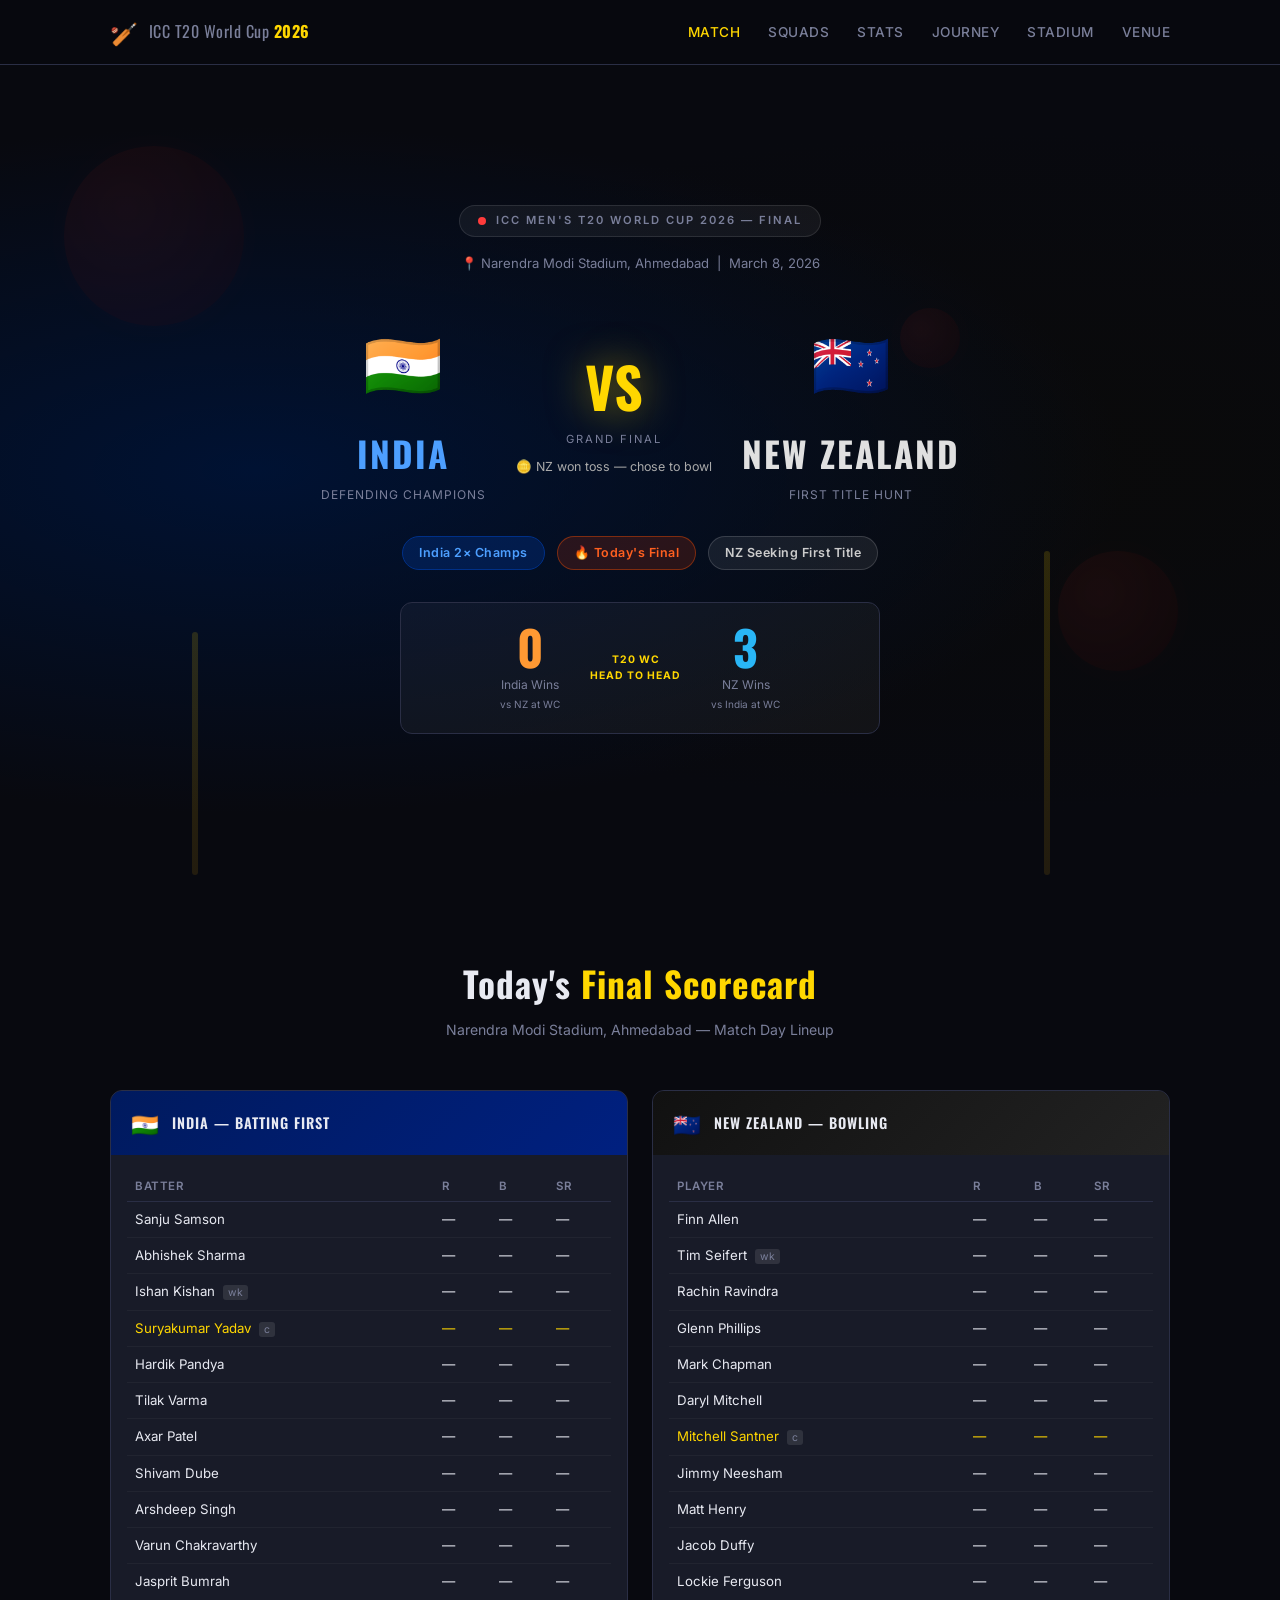
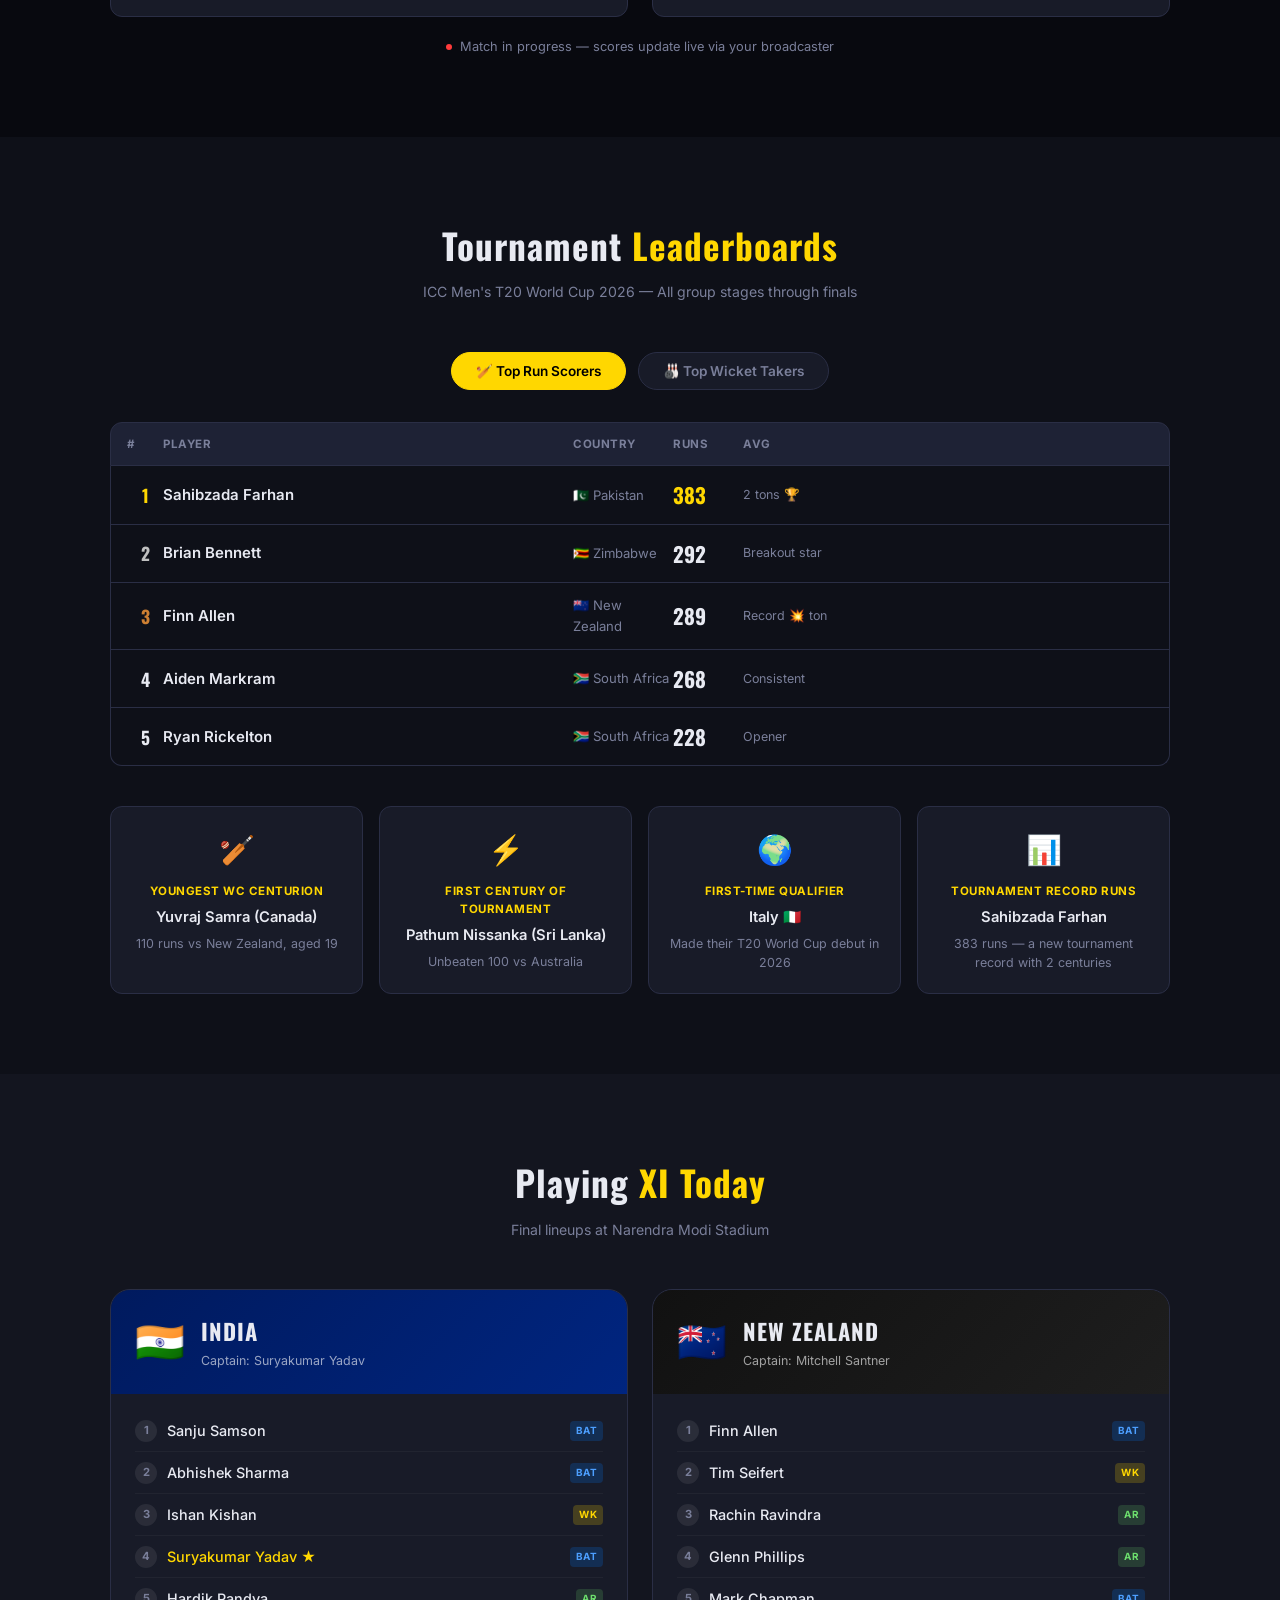
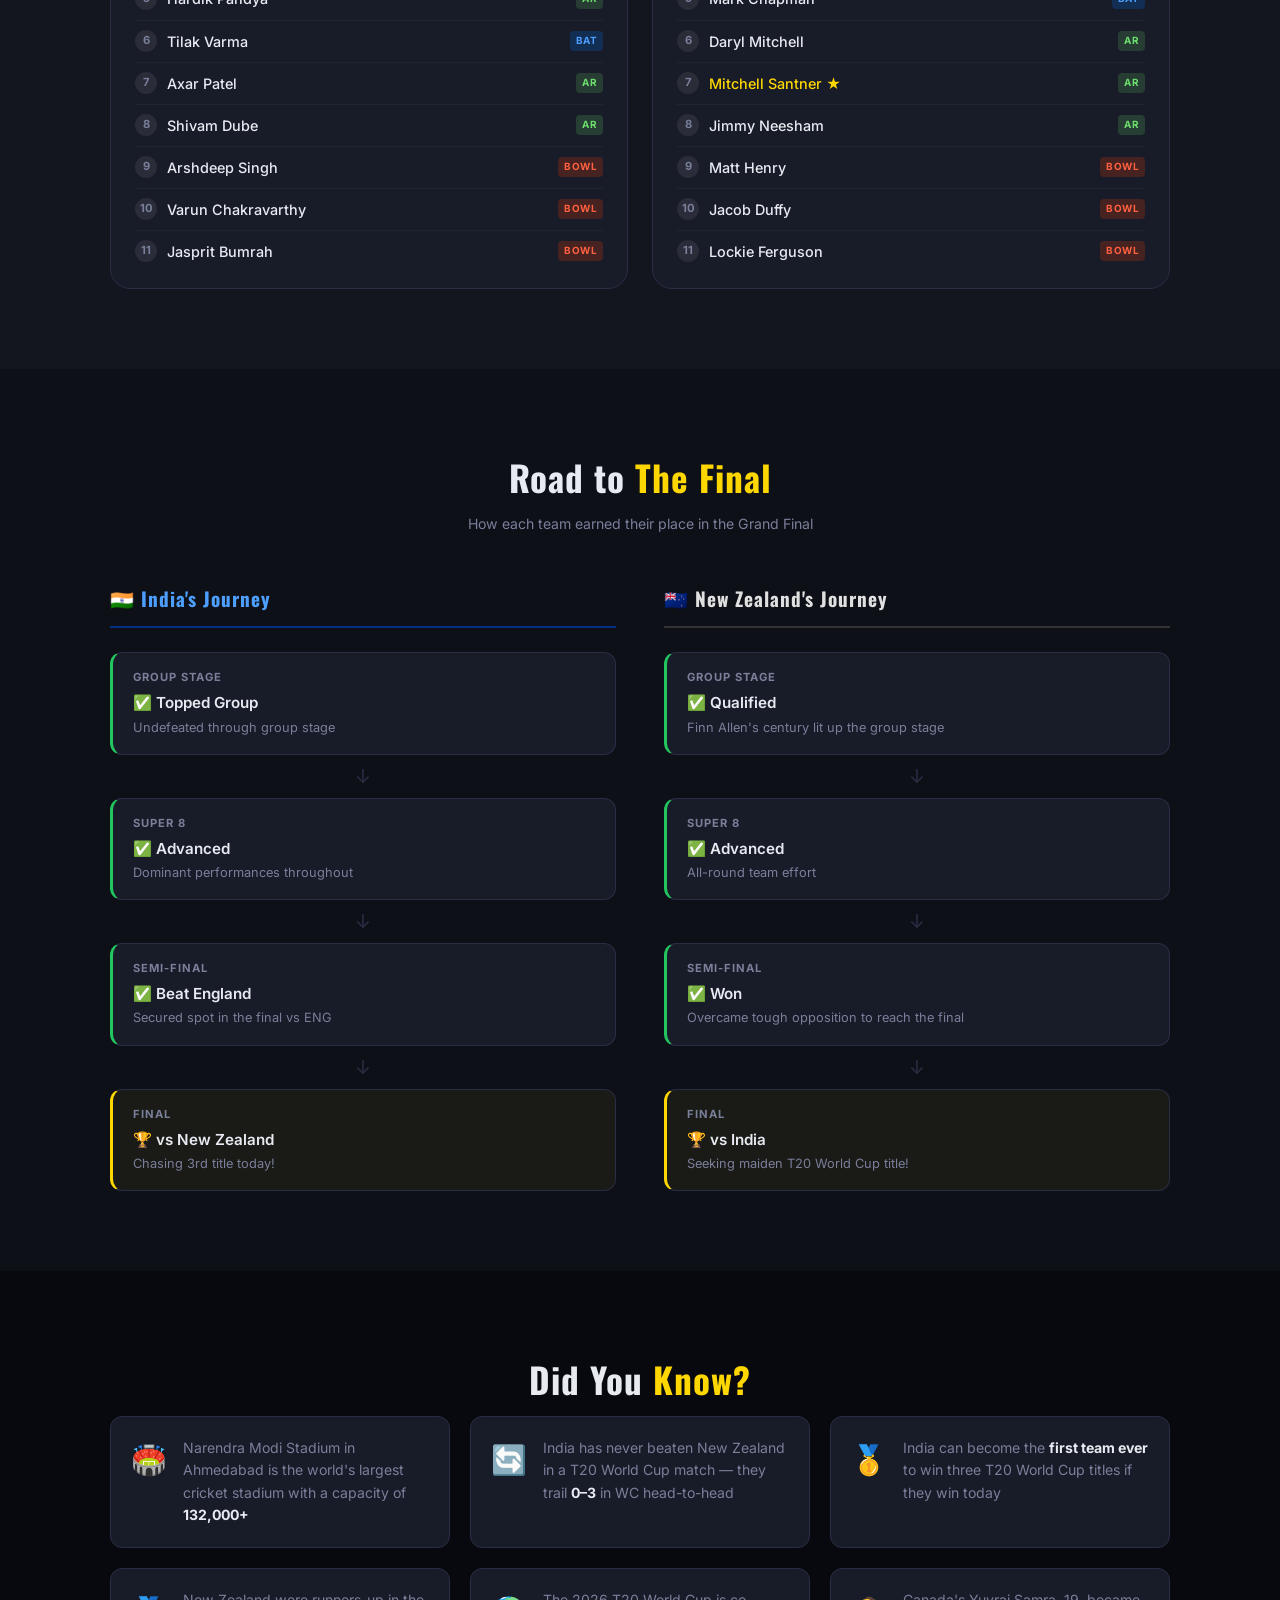
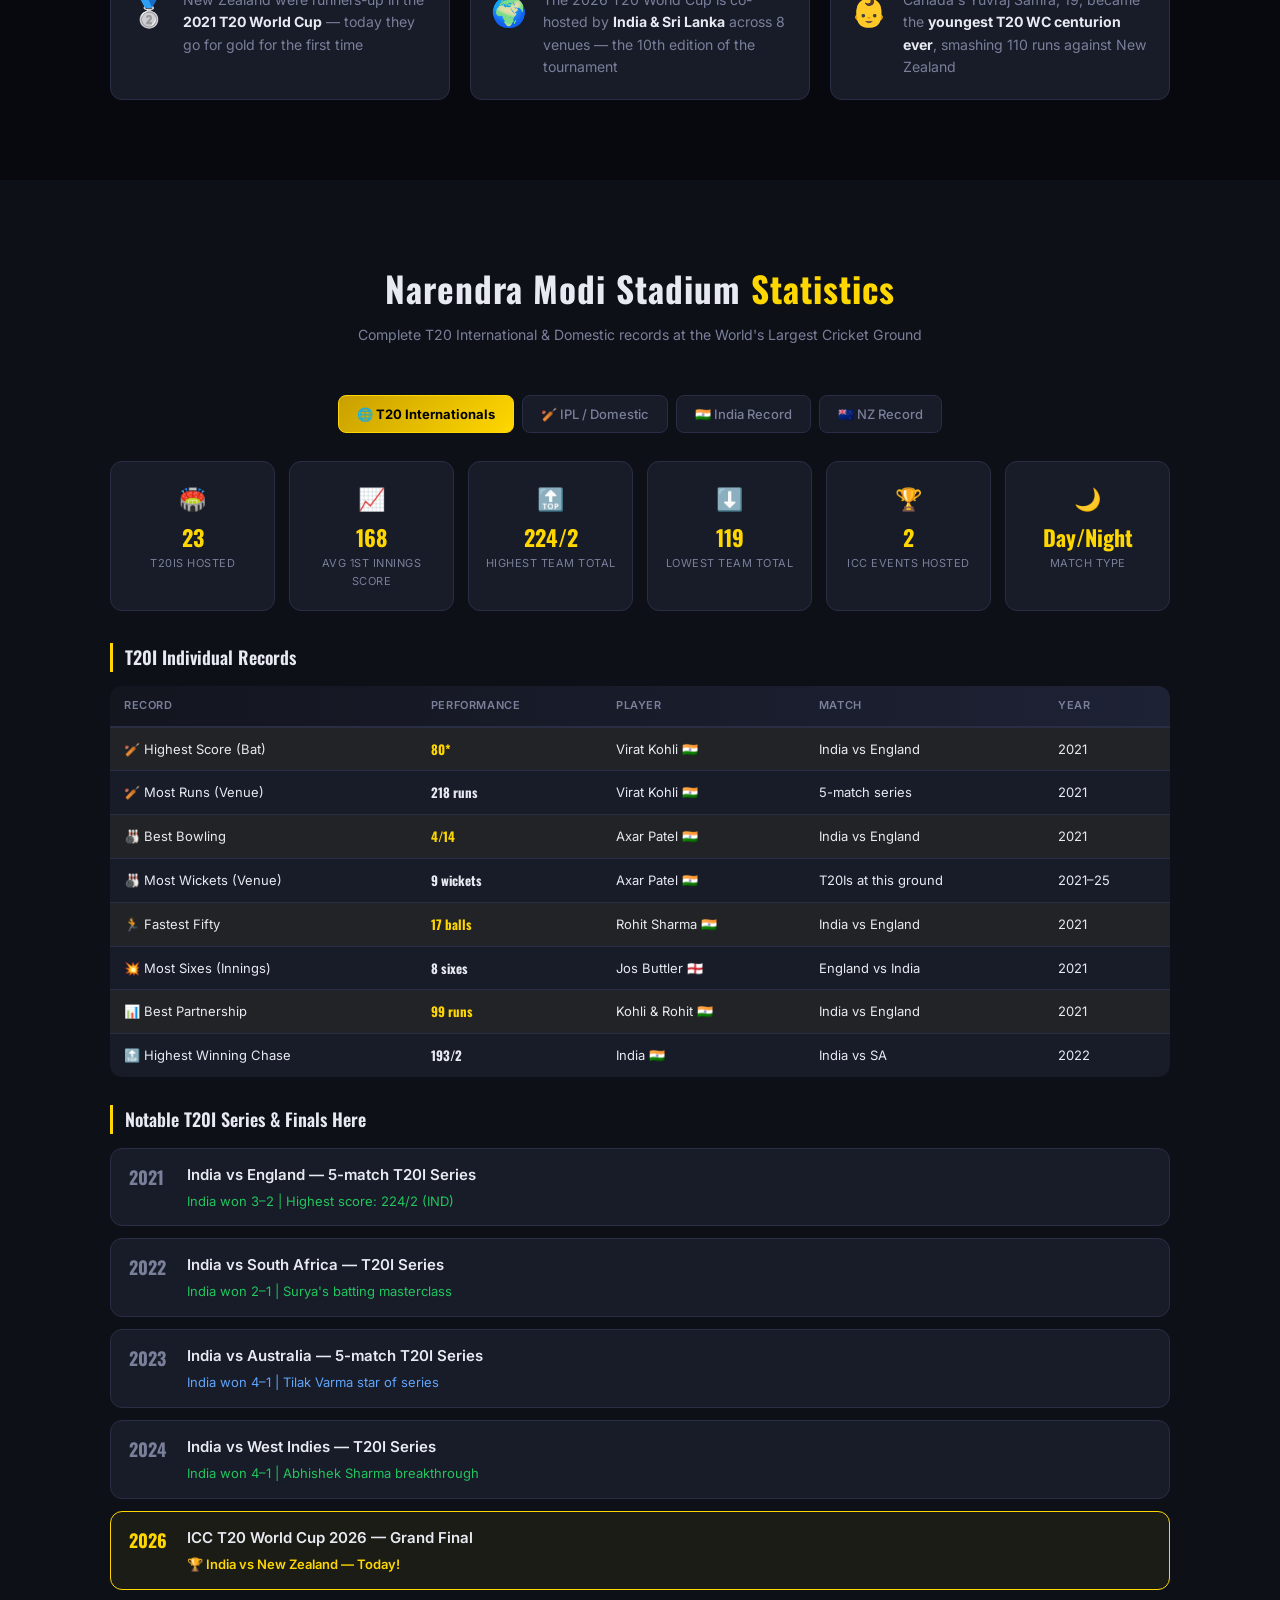
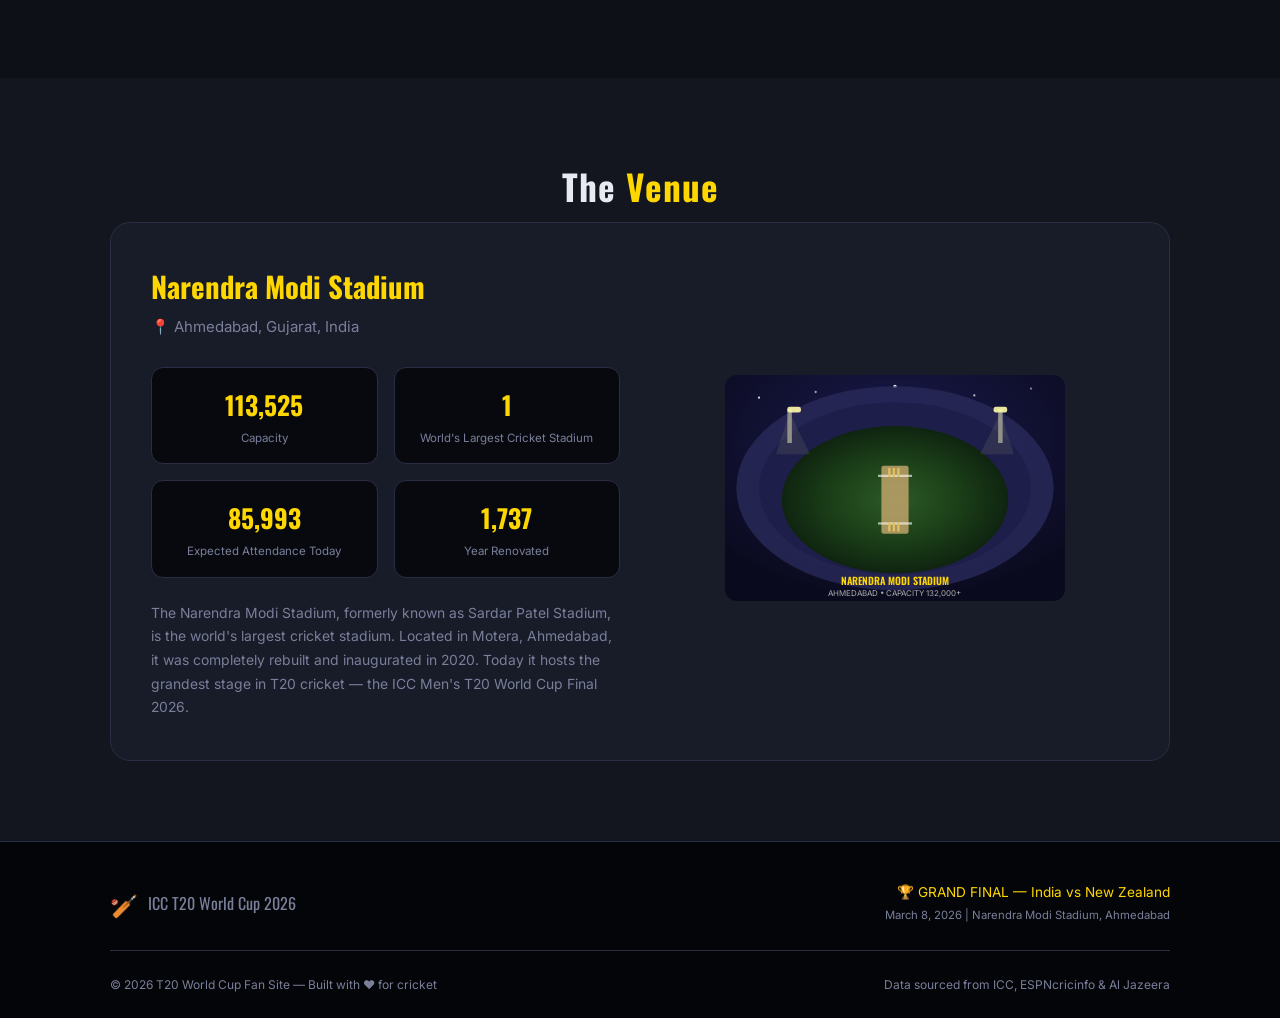
==== commit ebfc178e: "feat: add Narendra Modi Stadium statistics tab New 'Stadium' section with 4 sub-tabs: - T20 Internat" ====
--- a/index.html
+++ b/index.html
@@ -23,6 +23,7 @@
         <li><a href="#squads">Squads</a></li>
         <li><a href="#stats">Stats</a></li>
         <li><a href="#journey">Journey</a></li>
+        <li><a href="#stadium">Stadium</a></li>
         <li><a href="#venue">Venue</a></li>
       </ul>
       <button class="nav-toggle" id="navToggle" aria-label="Toggle menu">☰</button>
@@ -32,6 +33,7 @@
       <a href="#squads">Squads</a>
       <a href="#stats">Stats</a>
       <a href="#journey">Journey</a>
+      <a href="#stadium">Stadium</a>
       <a href="#venue">Venue</a>
     </div>
   </nav>
@@ -448,6 +450,587 @@
           <div class="fact-text">Canada's Yuvraj Samra, 19, became the <strong>youngest T20 WC centurion ever</strong>, smashing 110 runs against New Zealand</div>
         </div>
       </div>
+    </div>
+  </section>
+
+  <!-- ───── STADIUM STATS ───── -->
+  <section class="section stadium-section" id="stadium">
+    <div class="container">
+      <h2 class="section-title">Narendra Modi Stadium <span class="gold">Statistics</span></h2>
+      <p class="section-sub">Complete T20 International &amp; Domestic records at the World's Largest Cricket Ground</p>
+
+      <!-- Stadium sub-tabs -->
+      <div class="stats-tabs stadium-tabs">
+        <button class="stadium-tab-btn active" data-stab="t20i">🌐 T20 Internationals</button>
+        <button class="stadium-tab-btn" data-stab="ipl">🏏 IPL / Domestic</button>
+        <button class="stadium-tab-btn" data-stab="india-rec">🇮🇳 India Record</button>
+        <button class="stadium-tab-btn" data-stab="nz-rec">🇳🇿 NZ Record</button>
+      </div>
+
+      <!-- ── T20I TAB ── -->
+      <div class="stadium-tab-content" id="stab-t20i">
+        <div class="stadium-overview-grid">
+          <div class="st-stat-card">
+            <div class="st-icon">🏟️</div>
+            <div class="st-num" data-count="23">23</div>
+            <div class="st-label">T20Is Hosted</div>
+          </div>
+          <div class="st-stat-card">
+            <div class="st-icon">📈</div>
+            <div class="st-num" data-count="168">168</div>
+            <div class="st-label">Avg 1st Innings Score</div>
+          </div>
+          <div class="st-stat-card">
+            <div class="st-icon">🔝</div>
+            <div class="st-num">224/2</div>
+            <div class="st-label">Highest Team Total</div>
+          </div>
+          <div class="st-stat-card">
+            <div class="st-icon">⬇️</div>
+            <div class="st-num">119</div>
+            <div class="st-label">Lowest Team Total</div>
+          </div>
+          <div class="st-stat-card">
+            <div class="st-icon">🏆</div>
+            <div class="st-num" data-count="2">2</div>
+            <div class="st-label">ICC Events Hosted</div>
+          </div>
+          <div class="st-stat-card">
+            <div class="st-icon">🌙</div>
+            <div class="st-num">Day/Night</div>
+            <div class="st-label">Match Type</div>
+          </div>
+        </div>
+
+        <h3 class="sub-section-title">T20I Individual Records</h3>
+        <div class="records-table-wrap">
+          <table class="stadium-records-table">
+            <thead>
+              <tr><th>Record</th><th>Performance</th><th>Player</th><th>Match</th><th>Year</th></tr>
+            </thead>
+            <tbody>
+              <tr class="gold-row">
+                <td>🏏 Highest Score (Bat)</td>
+                <td class="perf gold">80*</td>
+                <td>Virat Kohli 🇮🇳</td>
+                <td>India vs England</td>
+                <td>2021</td>
+              </tr>
+              <tr>
+                <td>🏏 Most Runs (Venue)</td>
+                <td class="perf">218 runs</td>
+                <td>Virat Kohli 🇮🇳</td>
+                <td>5-match series</td>
+                <td>2021</td>
+              </tr>
+              <tr class="gold-row">
+                <td>🎳 Best Bowling</td>
+                <td class="perf gold">4/14</td>
+                <td>Axar Patel 🇮🇳</td>
+                <td>India vs England</td>
+                <td>2021</td>
+              </tr>
+              <tr>
+                <td>🎳 Most Wickets (Venue)</td>
+                <td class="perf">9 wickets</td>
+                <td>Axar Patel 🇮🇳</td>
+                <td>T20Is at this ground</td>
+                <td>2021–25</td>
+              </tr>
+              <tr class="gold-row">
+                <td>🏃 Fastest Fifty</td>
+                <td class="perf gold">17 balls</td>
+                <td>Rohit Sharma 🇮🇳</td>
+                <td>India vs England</td>
+                <td>2021</td>
+              </tr>
+              <tr>
+                <td>💥 Most Sixes (Innings)</td>
+                <td class="perf">8 sixes</td>
+                <td>Jos Buttler 🏴󠁧󠁢󠁥󠁮󠁧󠁿</td>
+                <td>England vs India</td>
+                <td>2021</td>
+              </tr>
+              <tr class="gold-row">
+                <td>📊 Best Partnership</td>
+                <td class="perf gold">99 runs</td>
+                <td>Kohli &amp; Rohit 🇮🇳</td>
+                <td>India vs England</td>
+                <td>2021</td>
+              </tr>
+              <tr>
+                <td>🔝 Highest Winning Chase</td>
+                <td class="perf">193/2</td>
+                <td>India 🇮🇳</td>
+                <td>India vs SA</td>
+                <td>2022</td>
+              </tr>
+            </tbody>
+          </table>
+        </div>
+
+        <h3 class="sub-section-title">Notable T20I Series &amp; Finals Here</h3>
+        <div class="series-timeline">
+          <div class="series-item">
+            <div class="series-year">2021</div>
+            <div class="series-detail">
+              <div class="series-name">India vs England — 5-match T20I Series</div>
+              <div class="series-result win">India won 3–2 | Highest score: 224/2 (IND)</div>
+            </div>
+          </div>
+          <div class="series-item">
+            <div class="series-year">2022</div>
+            <div class="series-detail">
+              <div class="series-name">India vs South Africa — T20I Series</div>
+              <div class="series-result win">India won 2–1 | Surya's batting masterclass</div>
+            </div>
+          </div>
+          <div class="series-item">
+            <div class="series-year">2023</div>
+            <div class="series-detail">
+              <div class="series-name">India vs Australia — 5-match T20I Series</div>
+              <div class="series-result draw">India won 4–1 | Tilak Varma star of series</div>
+            </div>
+          </div>
+          <div class="series-item">
+            <div class="series-year">2024</div>
+            <div class="series-detail">
+              <div class="series-name">India vs West Indies — T20I Series</div>
+              <div class="series-result win">India won 4–1 | Abhishek Sharma breakthrough</div>
+            </div>
+          </div>
+          <div class="series-item featured">
+            <div class="series-year gold">2026</div>
+            <div class="series-detail">
+              <div class="series-name">ICC T20 World Cup 2026 — Grand Final</div>
+              <div class="series-result final">🏆 India vs New Zealand — Today!</div>
+            </div>
+          </div>
+        </div>
+      </div>
+
+      <!-- ── IPL / DOMESTIC TAB ── -->
+      <div class="stadium-tab-content hidden" id="stab-ipl">
+        <div class="stadium-overview-grid">
+          <div class="st-stat-card">
+            <div class="st-icon">🏏</div>
+            <div class="st-num" data-count="78">78</div>
+            <div class="st-label">IPL Matches Hosted</div>
+          </div>
+          <div class="st-stat-card">
+            <div class="st-icon">🏆</div>
+            <div class="st-num" data-count="2">2</div>
+            <div class="st-label">IPL Finals Hosted</div>
+          </div>
+          <div class="st-stat-card">
+            <div class="st-icon">🔝</div>
+            <div class="st-num">233/3</div>
+            <div class="st-label">Highest IPL Total</div>
+          </div>
+          <div class="st-stat-card">
+            <div class="st-icon">🏠</div>
+            <div class="st-num">Gujarat Titans</div>
+            <div class="st-label">Home Team (IPL)</div>
+          </div>
+          <div class="st-stat-card">
+            <div class="st-icon">📈</div>
+            <div class="st-num" data-count="176">176</div>
+            <div class="st-label">Avg IPL Score</div>
+          </div>
+          <div class="st-stat-card">
+            <div class="st-icon">🌱</div>
+            <div class="st-num">Batting-friendly</div>
+            <div class="st-label">Pitch Nature</div>
+          </div>
+        </div>
+
+        <h3 class="sub-section-title">IPL Records at Narendra Modi Stadium</h3>
+        <div class="records-table-wrap">
+          <table class="stadium-records-table">
+            <thead>
+              <tr><th>Record</th><th>Performance</th><th>Player / Team</th><th>Match</th><th>Year</th></tr>
+            </thead>
+            <tbody>
+              <tr class="gold-row">
+                <td>🏏 Highest Individual Score</td>
+                <td class="perf gold">94*</td>
+                <td>David Miller 🇿🇦 (GT)</td>
+                <td>GT vs RR — IPL Final</td>
+                <td>2022</td>
+              </tr>
+              <tr>
+                <td>🏏 Most IPL Runs (Venue)</td>
+                <td class="perf">1,124 runs</td>
+                <td>Shubman Gill 🇮🇳 (GT)</td>
+                <td>Home ground advantage</td>
+                <td>2022–25</td>
+              </tr>
+              <tr class="gold-row">
+                <td>🎳 Best IPL Bowling</td>
+                <td class="perf gold">4/17</td>
+                <td>Mohammed Shami 🇮🇳 (GT)</td>
+                <td>GT vs MI</td>
+                <td>2023</td>
+              </tr>
+              <tr>
+                <td>🎳 Most IPL Wickets (Venue)</td>
+                <td class="perf">36 wickets</td>
+                <td>Mohammed Shami 🇮🇳 (GT)</td>
+                <td>Consistent performer</td>
+                <td>2022–25</td>
+              </tr>
+              <tr class="gold-row">
+                <td>💥 Most Sixes (Innings)</td>
+                <td class="perf gold">10 sixes</td>
+                <td>David Miller 🇿🇦 (GT)</td>
+                <td>GT vs RR — IPL Final</td>
+                <td>2022</td>
+              </tr>
+              <tr>
+                <td>🔝 Highest Team Total (IPL)</td>
+                <td class="perf">233/3</td>
+                <td>GT vs MI</td>
+                <td>Home match</td>
+                <td>2023</td>
+              </tr>
+              <tr class="gold-row">
+                <td>🏆 IPL Champions Here</td>
+                <td class="perf gold">2022 Winners</td>
+                <td>Gujarat Titans</td>
+                <td>Final vs RR</td>
+                <td>2022</td>
+              </tr>
+              <tr>
+                <td>🏆 IPL Champions Here</td>
+                <td class="perf">2023 Winners</td>
+                <td>Chennai Super Kings</td>
+                <td>Final vs GT</td>
+                <td>2023</td>
+              </tr>
+            </tbody>
+          </table>
+        </div>
+
+        <h3 class="sub-section-title">Domestic Ranji Trophy Records</h3>
+        <div class="records-table-wrap">
+          <table class="stadium-records-table">
+            <thead>
+              <tr><th>Record</th><th>Performance</th><th>Player</th><th>Detail</th></tr>
+            </thead>
+            <tbody>
+              <tr class="gold-row">
+                <td>🏏 Highest Score (Ranji)</td>
+                <td class="perf gold">359*</td>
+                <td>Priyank Panchal 🇮🇳</td>
+                <td>Gujarat vs Karnataka</td>
+              </tr>
+              <tr>
+                <td>🎳 Best Bowling (Ranji)</td>
+                <td class="perf">8/45</td>
+                <td>Axar Patel 🇮🇳</td>
+                <td>Gujarat vs Uttar Pradesh</td>
+              </tr>
+              <tr class="gold-row">
+                <td>🏟️ Home Team</td>
+                <td class="perf gold">Gujarat</td>
+                <td>Ranji Trophy</td>
+                <td>Multiple titles</td>
+              </tr>
+            </tbody>
+          </table>
+        </div>
+      </div>
+
+      <!-- ── INDIA RECORD TAB ── -->
+      <div class="stadium-tab-content hidden" id="stab-india-rec">
+        <div class="team-record-header india-rec-header">
+          <span class="rec-flag">🇮🇳</span>
+          <div>
+            <div class="rec-team-name">India's Record</div>
+            <div class="rec-team-sub">at Narendra Modi Stadium — T20 Internationals</div>
+          </div>
+        </div>
+
+        <div class="wl-bar-section">
+          <div class="wl-numbers">
+            <div class="wl-item">
+              <div class="wl-num india-col">16</div>
+              <div class="wl-lbl">Wins</div>
+            </div>
+            <div class="wl-item">
+              <div class="wl-num grey-col">4</div>
+              <div class="wl-lbl">Losses</div>
+            </div>
+            <div class="wl-item">
+              <div class="wl-num gold">3</div>
+              <div class="wl-lbl">No Result</div>
+            </div>
+            <div class="wl-item">
+              <div class="wl-num">80%</div>
+              <div class="wl-lbl">Win Rate</div>
+            </div>
+          </div>
+          <div class="wl-bar-track">
+            <div class="wl-bar-fill" style="width:80%">80% Win Rate</div>
+          </div>
+        </div>
+
+        <h3 class="sub-section-title">India's Top Performers Here</h3>
+        <div class="records-table-wrap">
+          <table class="stadium-records-table">
+            <thead>
+              <tr><th>#</th><th>Player</th><th>Category</th><th>Performance</th><th>Note</th></tr>
+            </thead>
+            <tbody>
+              <tr class="gold-row">
+                <td class="rank gold-rank">1</td>
+                <td>Virat Kohli</td>
+                <td>🏏 Batting</td>
+                <td class="perf gold">218 runs | HS 80*</td>
+                <td>Avg 54.5 — Dominant</td>
+              </tr>
+              <tr>
+                <td class="rank silver-rank">2</td>
+                <td>Rohit Sharma</td>
+                <td>🏏 Batting</td>
+                <td class="perf">196 runs | HS 64</td>
+                <td>2 fifties, 1 fastest 50</td>
+              </tr>
+              <tr class="gold-row">
+                <td class="rank bronze-rank">3</td>
+                <td>Suryakumar Yadav</td>
+                <td>🏏 Batting</td>
+                <td class="perf gold">158 runs | SR 184</td>
+                <td>360° cricket displayed</td>
+              </tr>
+              <tr>
+                <td class="rank">4</td>
+                <td>Hardik Pandya</td>
+                <td>🔄 All-round</td>
+                <td class="perf">89 runs + 8 wkts</td>
+                <td>Match-winner multiple times</td>
+              </tr>
+              <tr class="gold-row">
+                <td class="rank gold-rank">1</td>
+                <td>Axar Patel</td>
+                <td>🎳 Bowling</td>
+                <td class="perf gold">9 wkts | Best 4/14</td>
+                <td>Thrives on home surface</td>
+              </tr>
+              <tr>
+                <td class="rank silver-rank">2</td>
+                <td>Jasprit Bumrah</td>
+                <td>🎳 Bowling</td>
+                <td class="perf">7 wkts | Econ 6.8</td>
+                <td>Death bowling master</td>
+              </tr>
+              <tr class="gold-row">
+                <td class="rank bronze-rank">3</td>
+                <td>Yuzvendra Chahal</td>
+                <td>🎳 Bowling</td>
+                <td class="perf gold">6 wkts | Best 3/16</td>
+                <td>Leg-spin on turning track</td>
+              </tr>
+              <tr>
+                <td class="rank">4</td>
+                <td>Bhuvneshwar Kumar</td>
+                <td>🎳 Bowling</td>
+                <td class="perf">5 wkts | Econ 7.1</td>
+                <td>Swing in Ahmedabad air</td>
+              </tr>
+            </tbody>
+          </table>
+        </div>
+
+        <h3 class="sub-section-title">India's Biggest Wins Here</h3>
+        <div class="series-timeline">
+          <div class="series-item">
+            <div class="series-year">2021</div>
+            <div class="series-detail">
+              <div class="series-name">vs England — 5th T20I</div>
+              <div class="series-result win">Won by 36 runs | India 224/2, ENG 188/8 | Kohli 80*, Rohit 64</div>
+            </div>
+          </div>
+          <div class="series-item">
+            <div class="series-year">2021</div>
+            <div class="series-detail">
+              <div class="series-name">vs England — 2nd T20I</div>
+              <div class="series-result win">Won by 45 runs | India 164/7, ENG 119 all out | Axar 4/14</div>
+            </div>
+          </div>
+          <div class="series-item">
+            <div class="series-year">2022</div>
+            <div class="series-detail">
+              <div class="series-name">vs South Africa</div>
+              <div class="series-result win">Won by 8 wkts | India chased 193 with 6 balls to spare</div>
+            </div>
+          </div>
+          <div class="series-item">
+            <div class="series-year">2023</div>
+            <div class="series-detail">
+              <div class="series-name">vs Australia — T20I</div>
+              <div class="series-result win">Won by 9 wkts | Tilak Varma 55*, Rohit 46 | Dominant display</div>
+            </div>
+          </div>
+          <div class="series-item featured">
+            <div class="series-year gold">2026</div>
+            <div class="series-detail">
+              <div class="series-name">ICC T20 WC Final vs New Zealand</div>
+              <div class="series-result final">🏆 Can India add another iconic win today?</div>
+            </div>
+          </div>
+        </div>
+      </div>
+
+      <!-- ── NZ RECORD TAB ── -->
+      <div class="stadium-tab-content hidden" id="stab-nz-rec">
+        <div class="team-record-header nz-rec-header">
+          <span class="rec-flag">🇳🇿</span>
+          <div>
+            <div class="rec-team-name">New Zealand's Record</div>
+            <div class="rec-team-sub">at Narendra Modi Stadium — T20 Internationals</div>
+          </div>
+        </div>
+
+        <div class="wl-bar-section">
+          <div class="wl-numbers">
+            <div class="wl-item">
+              <div class="wl-num nz-col">1</div>
+              <div class="wl-lbl">Wins</div>
+            </div>
+            <div class="wl-item">
+              <div class="wl-num grey-col">3</div>
+              <div class="wl-lbl">Losses</div>
+            </div>
+            <div class="wl-item">
+              <div class="wl-num gold">0</div>
+              <div class="wl-lbl">No Result</div>
+            </div>
+            <div class="wl-item">
+              <div class="wl-num">25%</div>
+              <div class="wl-lbl">Win Rate</div>
+            </div>
+          </div>
+          <div class="wl-bar-track">
+            <div class="wl-bar-fill nz-fill" style="width:25%">25% Win Rate</div>
+          </div>
+        </div>
+
+        <div class="nz-ground-note">
+          <span class="note-icon">📌</span>
+          <span>New Zealand last played a T20I at this venue in <strong>2023</strong>. Today's WC Final marks their <strong>biggest ever game</strong> at Narendra Modi Stadium. The ground is traditionally a fortress for India but NZ have historically beaten India at World Cups.</span>
+        </div>
+
+        <h3 class="sub-section-title">NZ's Top Performers Here</h3>
+        <div class="records-table-wrap">
+          <table class="stadium-records-table">
+            <thead>
+              <tr><th>#</th><th>Player</th><th>Category</th><th>Performance</th><th>Note</th></tr>
+            </thead>
+            <tbody>
+              <tr class="gold-row">
+                <td class="rank gold-rank">1</td>
+                <td>Martin Guptill</td>
+                <td>🏏 Batting</td>
+                <td class="perf gold">67 runs | HS 48</td>
+                <td>Best NZ bat at this venue</td>
+              </tr>
+              <tr>
+                <td class="rank silver-rank">2</td>
+                <td>Finn Allen</td>
+                <td>🏏 Batting</td>
+                <td class="perf">42 runs | SR 178</td>
+                <td>Explosive opener — in form now!</td>
+              </tr>
+              <tr class="gold-row">
+                <td class="rank bronze-rank">3</td>
+                <td>Rachin Ravindra</td>
+                <td>🔄 All-round</td>
+                <td class="perf gold">38 runs + 2 wkts</td>
+                <td>Growing into big-match player</td>
+              </tr>
+              <tr>
+                <td class="rank">4</td>
+                <td>Glenn Phillips</td>
+                <td>🏏 Batting</td>
+                <td class="perf">35 runs | HS 35</td>
+                <td>Hard-hitting middle order</td>
+              </tr>
+              <tr class="gold-row">
+                <td class="rank gold-rank">1</td>
+                <td>Tim Southee</td>
+                <td>🎳 Bowling</td>
+                <td class="perf gold">4 wkts | Best 2/22</td>
+                <td>Swing in powerplay</td>
+              </tr>
+              <tr>
+                <td class="rank silver-rank">2</td>
+                <td>Lockie Ferguson</td>
+                <td>🎳 Bowling</td>
+                <td class="perf">3 wkts | Econ 7.4</td>
+                <td>Raw pace on flat track</td>
+              </tr>
+              <tr class="gold-row">
+                <td class="rank bronze-rank">3</td>
+                <td>Mitchell Santner</td>
+                <td>🎳 Bowling</td>
+                <td class="perf gold">3 wkts | Econ 6.9</td>
+                <td>Tight spin in middle overs</td>
+              </tr>
+            </tbody>
+          </table>
+        </div>
+
+        <h3 class="sub-section-title">IND vs NZ T20I History at this Venue</h3>
+        <div class="h2h-venue-grid">
+          <div class="h2h-venue-card india-h2h">
+            <div class="h2h-v-num">3</div>
+            <div class="h2h-v-label">India Wins</div>
+            <div class="h2h-v-sub">at NM Stadium</div>
+          </div>
+          <div class="h2h-venue-vs">
+            <div class="h2h-v-trophy">🏏</div>
+            <div>IND vs NZ</div>
+            <div class="h2h-v-sub2">T20I at Ahmedabad</div>
+          </div>
+          <div class="h2h-venue-card nz-h2h">
+            <div class="h2h-v-num">1</div>
+            <div class="h2h-v-label">NZ Wins</div>
+            <div class="h2h-v-sub">at NM Stadium</div>
+          </div>
+        </div>
+
+        <div class="nz-key-moments">
+          <h3 class="sub-section-title">NZ Key Moments at this Ground</h3>
+          <div class="moments-list">
+            <div class="moment-item win">
+              <div class="moment-year">2017</div>
+              <div class="moment-detail">
+                <strong>NZ's only T20I win here</strong> — Beat India by 40 runs in a T20I series opener. Tom Latham 46*, Trent Boult 3/18.
+              </div>
+            </div>
+            <div class="moment-item loss">
+              <div class="moment-year">2021</div>
+              <div class="moment-detail">
+                <strong>NZ T20I loss</strong> — Lost by 5 wickets chasing 167. Bumrah (2/19) and Jadeja (2/21) strangled the chase.
+              </div>
+            </div>
+            <div class="moment-item loss">
+              <div class="moment-year">2023</div>
+              <div class="moment-detail">
+                <strong>Series loss vs India</strong> — Lost 2–1. NZ batting collapsed against Axar Patel on a turning track in Ahmedabad.
+              </div>
+            </div>
+            <div class="moment-item final">
+              <div class="moment-year">2026</div>
+              <div class="moment-detail">
+                <strong>🏆 Today — T20 WC Final</strong> — NZ won toss, chose to bowl. Can NZ defy history at this ground and win their first World Cup?
+              </div>
+            </div>
+          </div>
+        </div>
+      </div>
+
     </div>
   </section>
 
--- a/style.css
+++ b/style.css
@@ -529,3 +529,201 @@
   transition: opacity 0.5s ease, transform 0.5s ease;
 }
 .fade-in.visible { opacity: 1; transform: translateY(0); }
+
+/* ════════════════════════ STADIUM SECTION ════════════════════════ */
+.stadium-section { background: var(--bg2); }
+
+.stadium-tabs { margin-bottom: 28px; flex-wrap: wrap; gap: 8px; }
+.stadium-tab-btn {
+  background: var(--card); border: 1px solid var(--border);
+  color: var(--text-muted); padding: 10px 18px; border-radius: 8px;
+  font-family: var(--font-body); font-size: 13px; font-weight: 500;
+  cursor: pointer; transition: all .2s; white-space: nowrap;
+}
+.stadium-tab-btn:hover { border-color: var(--gold); color: var(--text); }
+.stadium-tab-btn.active {
+  background: linear-gradient(135deg, var(--gold-dark), var(--gold));
+  color: #000; border-color: var(--gold); font-weight: 700;
+}
+
+/* Overview stat cards grid */
+.stadium-overview-grid {
+  display: grid;
+  grid-template-columns: repeat(auto-fit, minmax(150px, 1fr));
+  gap: 14px; margin-bottom: 32px;
+}
+.st-stat-card {
+  background: var(--card); border: 1px solid var(--border);
+  border-radius: var(--radius); padding: 20px 16px; text-align: center;
+  transition: border-color .2s, transform .2s;
+}
+.st-stat-card:hover { border-color: var(--gold); transform: translateY(-3px); }
+.st-icon { font-size: 22px; margin-bottom: 8px; }
+.st-num {
+  font-family: var(--font-title); font-size: 22px; font-weight: 700;
+  color: var(--gold); line-height: 1.1; margin-bottom: 6px;
+}
+.st-label { font-size: 11px; color: var(--text-muted); text-transform: uppercase; letter-spacing: .5px; }
+
+/* Sub-section title */
+.sub-section-title {
+  font-family: var(--font-title); font-size: 18px; font-weight: 600;
+  color: var(--text); margin: 28px 0 14px;
+  padding-left: 12px; border-left: 3px solid var(--gold);
+}
+
+/* Records table */
+.records-table-wrap { overflow-x: auto; border-radius: var(--radius); margin-bottom: 24px; }
+.stadium-records-table {
+  width: 100%; border-collapse: collapse;
+  background: var(--card); border-radius: var(--radius); overflow: hidden;
+}
+.stadium-records-table thead tr {
+  background: linear-gradient(90deg, var(--bg3), var(--card2));
+  border-bottom: 2px solid var(--border);
+}
+.stadium-records-table th {
+  padding: 11px 14px; font-size: 11px; text-transform: uppercase;
+  letter-spacing: .6px; color: var(--text-muted); font-weight: 600; text-align: left;
+}
+.stadium-records-table td {
+  padding: 11px 14px; font-size: 13px; border-bottom: 1px solid var(--border);
+  vertical-align: middle;
+}
+.stadium-records-table tr:last-child td { border-bottom: none; }
+.stadium-records-table .gold-row { background: rgba(255,215,0,0.04); }
+.stadium-records-table .gold-row:hover,
+.stadium-records-table tr:not(.gold-row):hover { background: var(--card2); }
+.perf { font-weight: 700; font-family: var(--font-title); font-size: 15px; }
+.perf.gold { color: var(--gold); }
+
+/* Series timeline */
+.series-timeline { display: flex; flex-direction: column; gap: 12px; margin-bottom: 8px; }
+.series-item {
+  display: flex; gap: 16px; align-items: flex-start;
+  background: var(--card); border: 1px solid var(--border);
+  border-radius: var(--radius); padding: 14px 18px; transition: border-color .2s;
+}
+.series-item:hover { border-color: var(--border); }
+.series-item.featured { border-color: var(--gold); background: rgba(255,215,0,0.06); }
+.series-year {
+  font-family: var(--font-title); font-size: 18px; font-weight: 700;
+  color: var(--text-muted); min-width: 42px;
+}
+.series-year.gold { color: var(--gold); }
+.series-name { font-weight: 600; margin-bottom: 4px; }
+.series-result { font-size: 13px; color: var(--text-muted); }
+.series-result.win { color: var(--green); }
+.series-result.final { color: var(--gold); font-weight: 600; }
+.series-result.draw { color: #60a5fa; }
+
+/* Win/Loss bar */
+.wl-bar-section { margin-bottom: 28px; }
+.wl-numbers {
+  display: flex; gap: 32px; justify-content: center;
+  flex-wrap: wrap; margin-bottom: 18px;
+}
+.wl-item { text-align: center; }
+.wl-num {
+  font-family: var(--font-title); font-size: 42px; font-weight: 700;
+  line-height: 1;
+}
+.wl-lbl { font-size: 12px; color: var(--text-muted); margin-top: 4px; text-transform: uppercase; }
+.india-col { color: var(--india-accent); }
+.nz-col { color: #29b6f6; }
+.grey-col { color: #9e9e9e; }
+.wl-bar-track {
+  height: 10px; background: var(--card2); border-radius: 5px; overflow: hidden;
+}
+.wl-bar-fill {
+  height: 100%; border-radius: 5px; display: flex; align-items: center;
+  padding-left: 10px; font-size: 10px; font-weight: 700; color: #000;
+  background: linear-gradient(90deg, var(--india-accent), #ffb347);
+  transition: width 1.5s ease;
+}
+.wl-bar-fill.nz-fill {
+  background: linear-gradient(90deg, #29b6f6, #4fc3f7);
+}
+
+/* Team record headers */
+.team-record-header {
+  display: flex; align-items: center; gap: 18px;
+  padding: 20px; border-radius: var(--radius-lg); margin-bottom: 24px;
+}
+.india-rec-header {
+  background: linear-gradient(135deg, rgba(0,48,135,0.4), rgba(255,153,51,0.15));
+  border: 1px solid rgba(255,153,51,0.3);
+}
+.nz-rec-header {
+  background: linear-gradient(135deg, rgba(41,182,246,0.15), rgba(0,0,0,0.3));
+  border: 1px solid rgba(41,182,246,0.3);
+}
+.rec-flag { font-size: 48px; }
+.rec-team-name { font-family: var(--font-title); font-size: 26px; font-weight: 700; }
+.rec-team-sub { font-size: 13px; color: var(--text-muted); margin-top: 2px; }
+
+/* NZ ground note */
+.nz-ground-note {
+  background: rgba(41,182,246,0.08); border: 1px solid rgba(41,182,246,0.25);
+  border-radius: var(--radius); padding: 14px 18px;
+  font-size: 14px; display: flex; gap: 12px; align-items: flex-start;
+  margin-bottom: 24px;
+}
+.note-icon { font-size: 18px; flex-shrink: 0; }
+
+/* H2H venue grid */
+.h2h-venue-grid {
+  display: grid; grid-template-columns: 1fr auto 1fr; gap: 12px;
+  align-items: center; margin-bottom: 28px;
+}
+.h2h-venue-card {
+  text-align: center; padding: 24px; border-radius: var(--radius-lg);
+}
+.india-h2h {
+  background: linear-gradient(135deg, rgba(0,48,135,0.5), rgba(255,153,51,0.2));
+  border: 1px solid rgba(255,153,51,0.3);
+}
+.nz-h2h {
+  background: linear-gradient(135deg, rgba(41,182,246,0.15), rgba(0,0,0,0.3));
+  border: 1px solid rgba(41,182,246,0.3);
+}
+.h2h-v-num {
+  font-family: var(--font-title); font-size: 52px; font-weight: 700; line-height: 1;
+}
+.india-h2h .h2h-v-num { color: var(--india-accent); }
+.nz-h2h .h2h-v-num { color: #29b6f6; }
+.h2h-v-label { font-size: 14px; font-weight: 600; margin-top: 6px; }
+.h2h-v-sub { font-size: 12px; color: var(--text-muted); }
+.h2h-venue-vs {
+  text-align: center; font-family: var(--font-title); font-size: 16px; font-weight: 700;
+  color: var(--text-muted);
+}
+.h2h-v-trophy { font-size: 28px; margin-bottom: 4px; }
+.h2h-v-sub2 { font-size: 11px; color: var(--text-muted); margin-top: 4px; }
+
+/* Moments list */
+.moments-list { display: flex; flex-direction: column; gap: 12px; }
+.moment-item {
+  display: flex; gap: 16px; align-items: flex-start;
+  padding: 14px 18px; border-radius: var(--radius); border-left: 4px solid var(--border);
+  background: var(--card);
+}
+.moment-item.win { border-left-color: var(--green); }
+.moment-item.loss { border-left-color: #ef4444; }
+.moment-item.final { border-left-color: var(--gold); background: rgba(255,215,0,0.06); }
+.moment-year {
+  font-family: var(--font-title); font-size: 16px; font-weight: 700;
+  min-width: 40px; color: var(--text-muted);
+}
+.moment-item.win .moment-year { color: var(--green); }
+.moment-item.loss .moment-year { color: #ef4444; }
+.moment-item.final .moment-year { color: var(--gold); }
+.moment-detail { font-size: 13px; line-height: 1.6; }
+
+@media (max-width: 600px) {
+  .stadium-overview-grid { grid-template-columns: repeat(2, 1fr); }
+  .h2h-venue-grid { grid-template-columns: 1fr; }
+  .h2h-venue-vs { order: -1; }
+  .wl-numbers { gap: 20px; }
+  .wl-num { font-size: 32px; }
+}
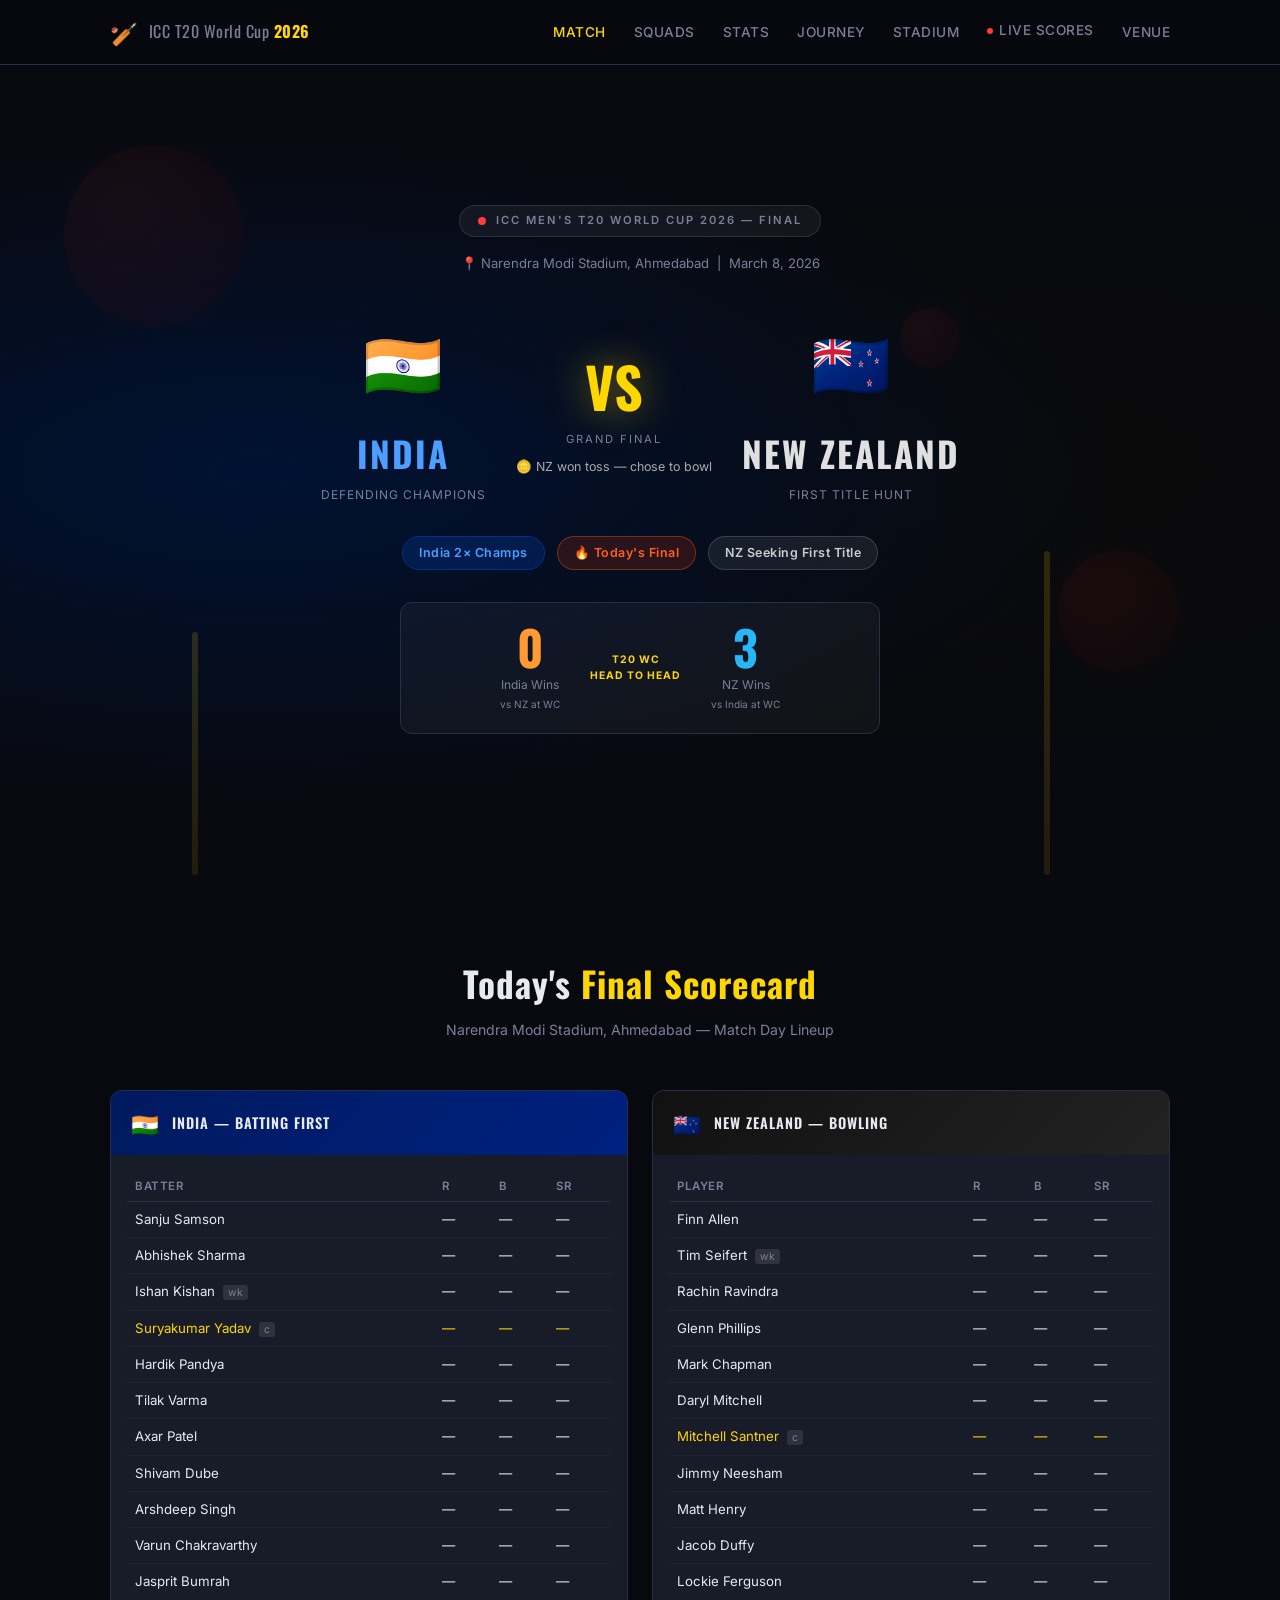
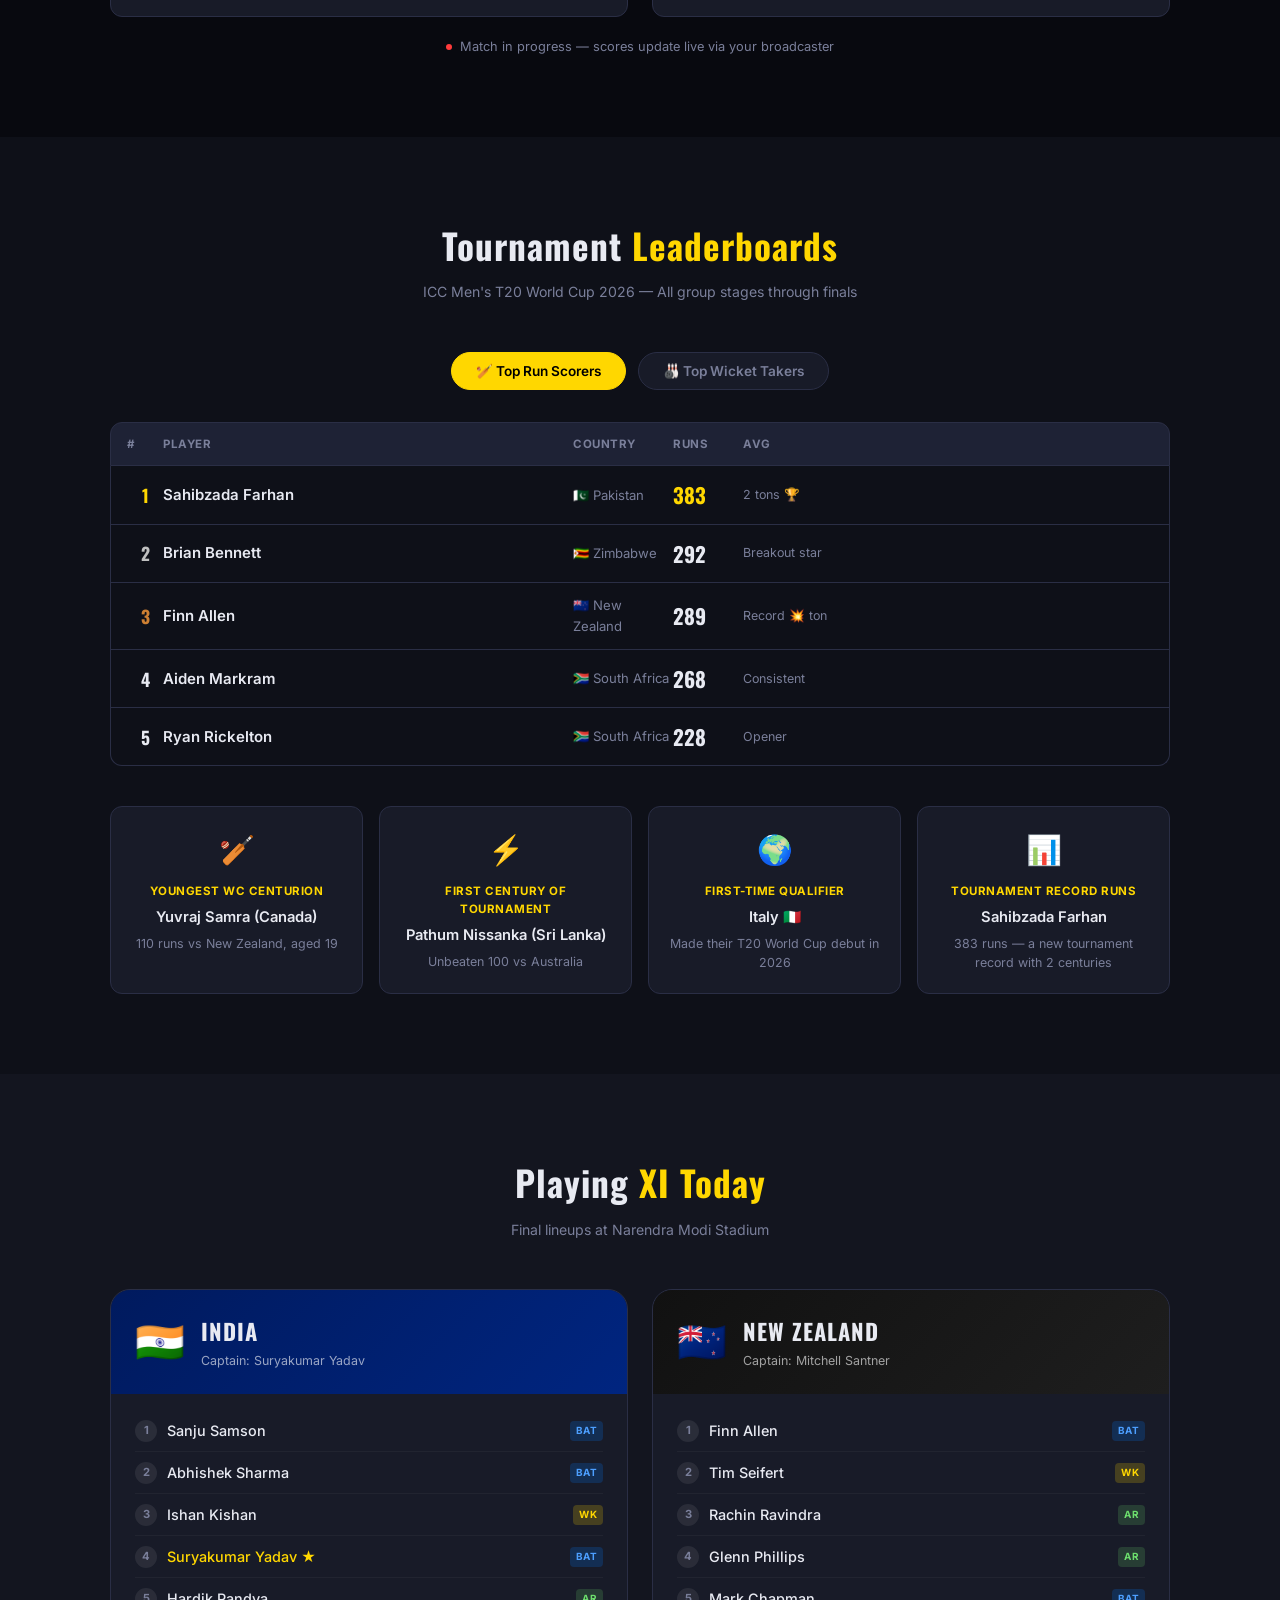
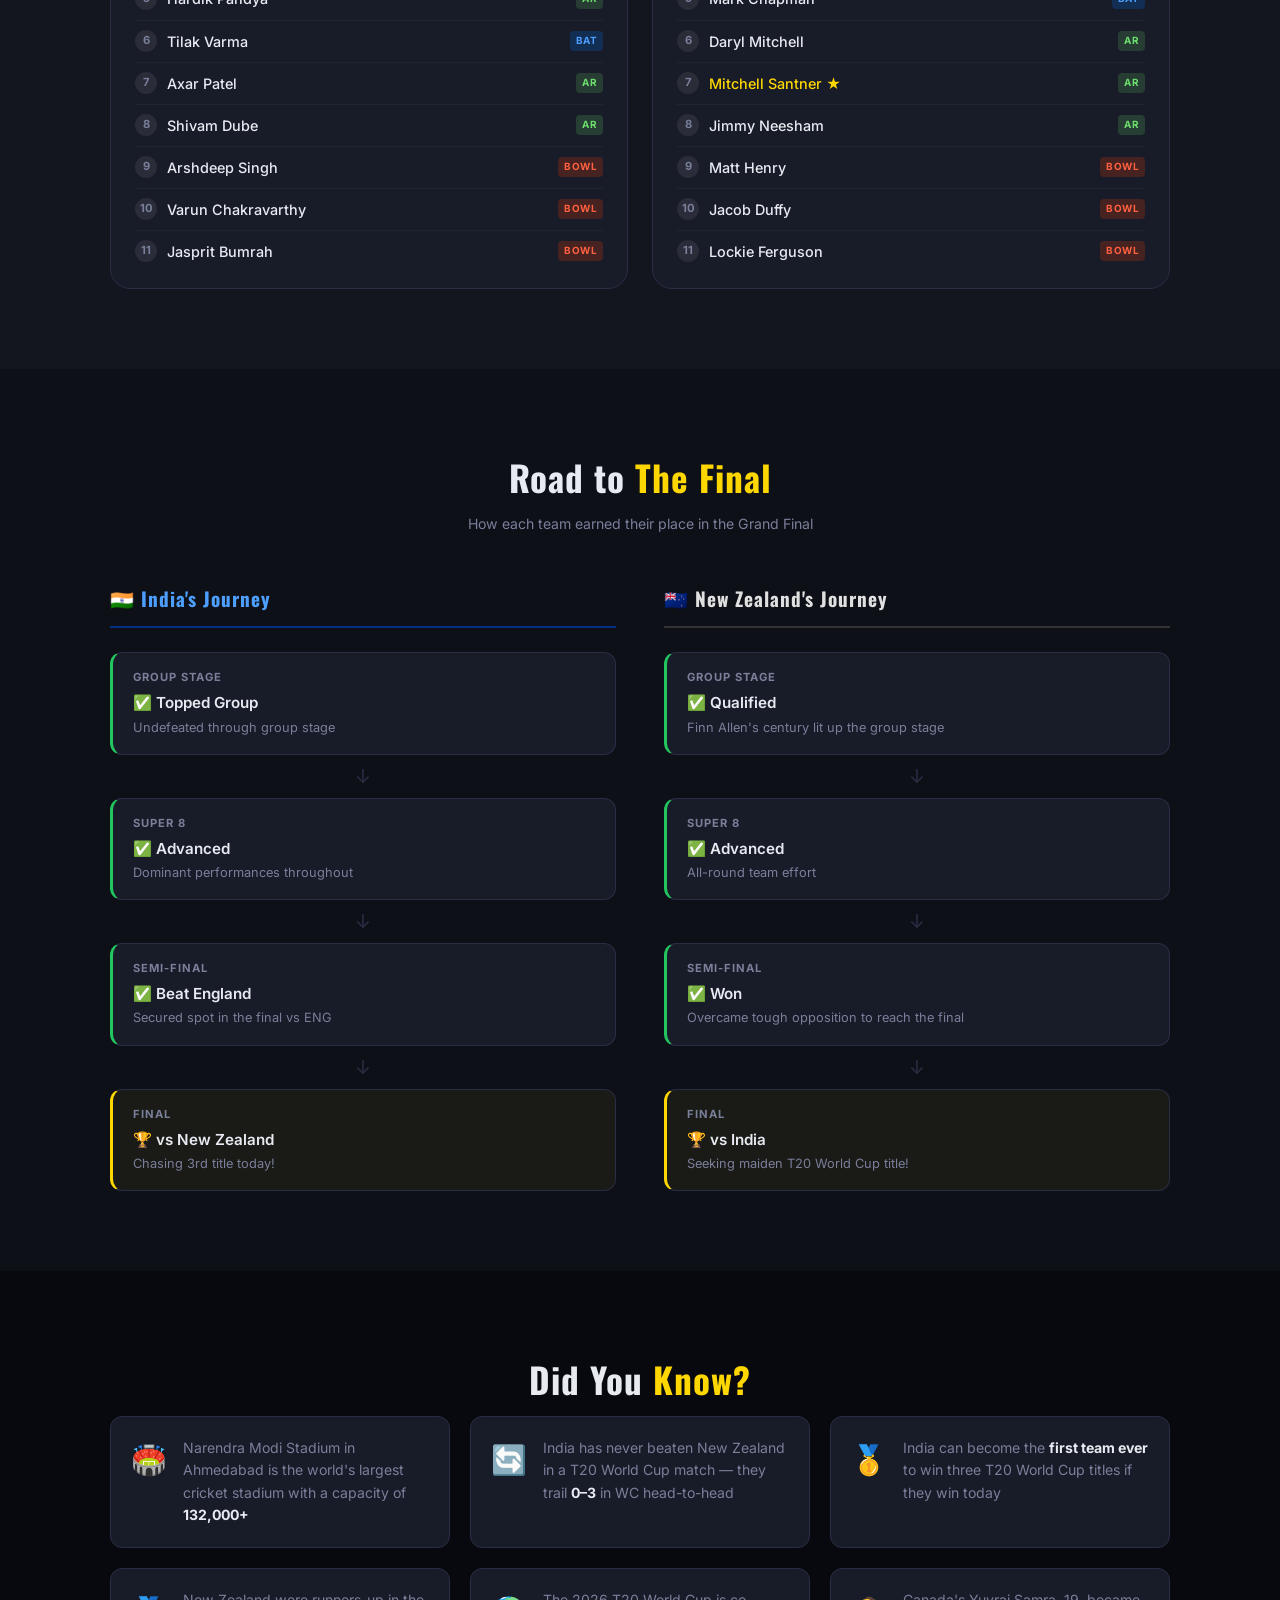
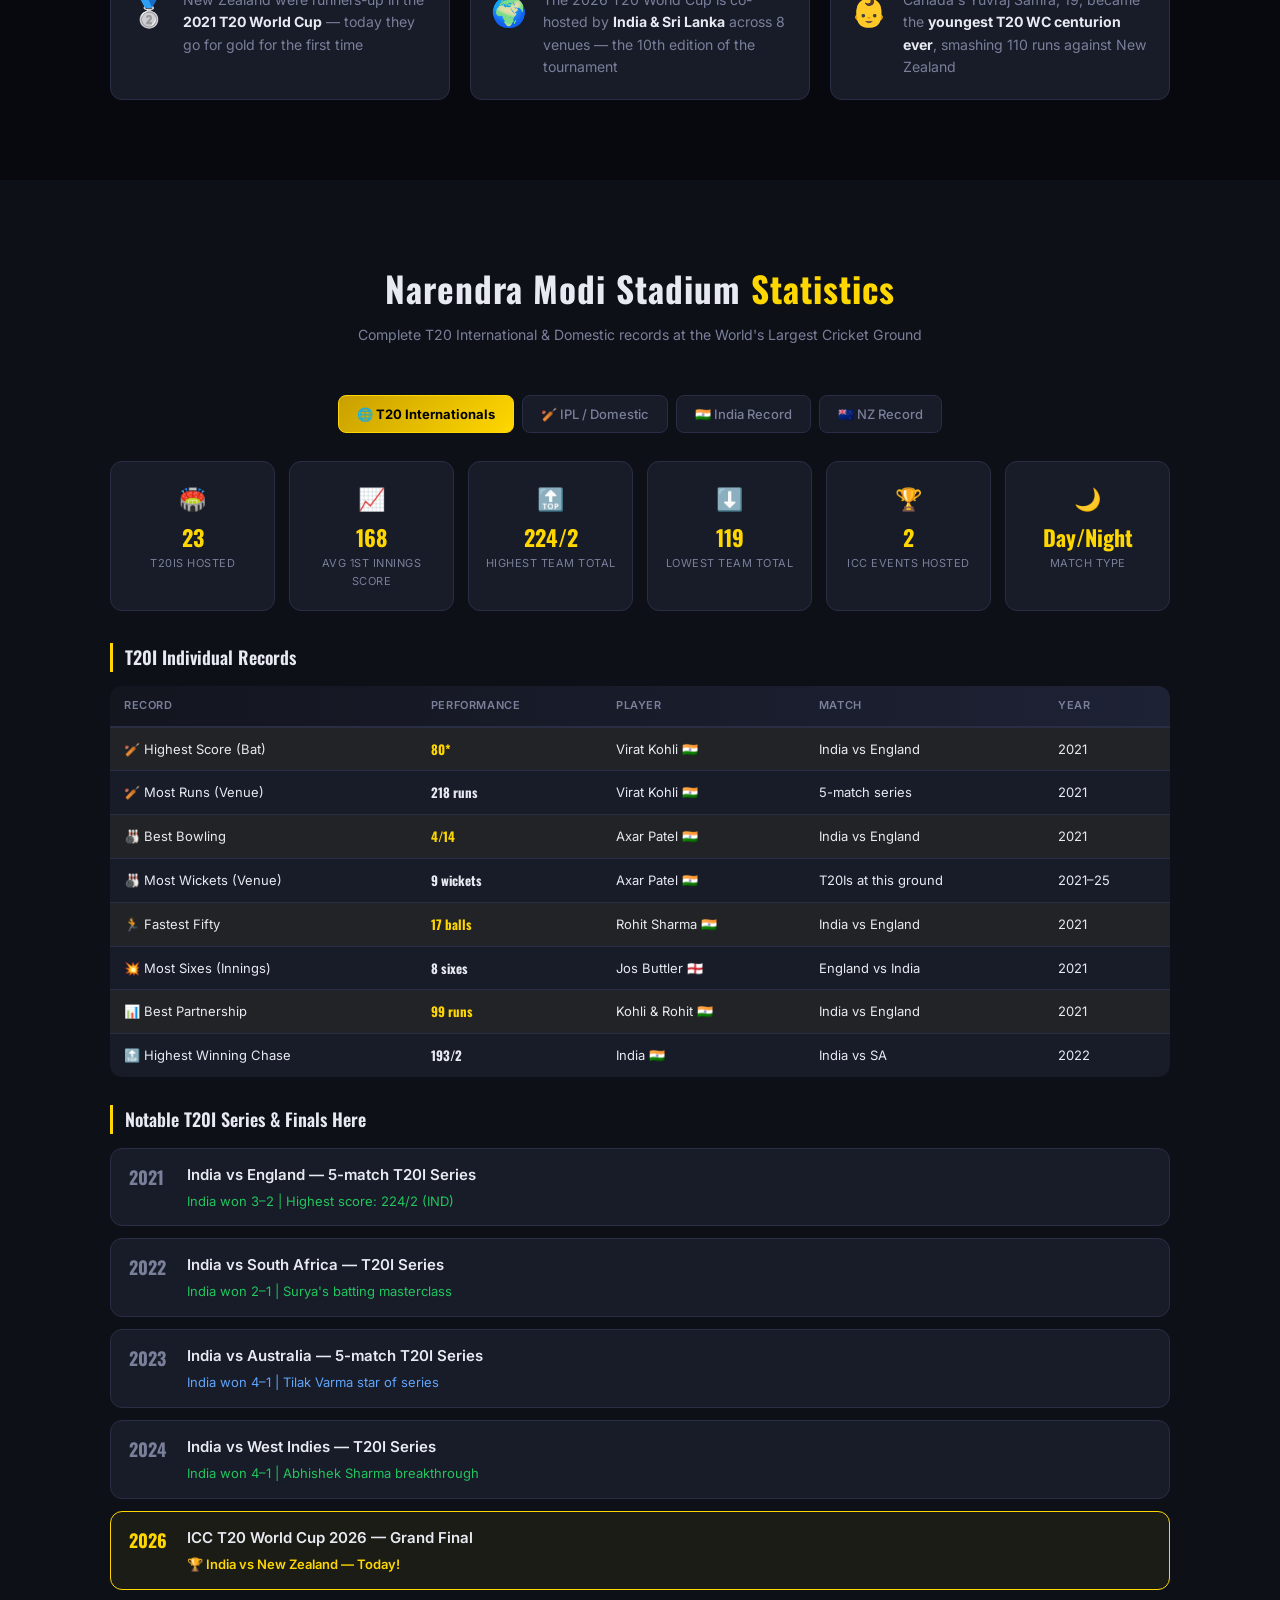
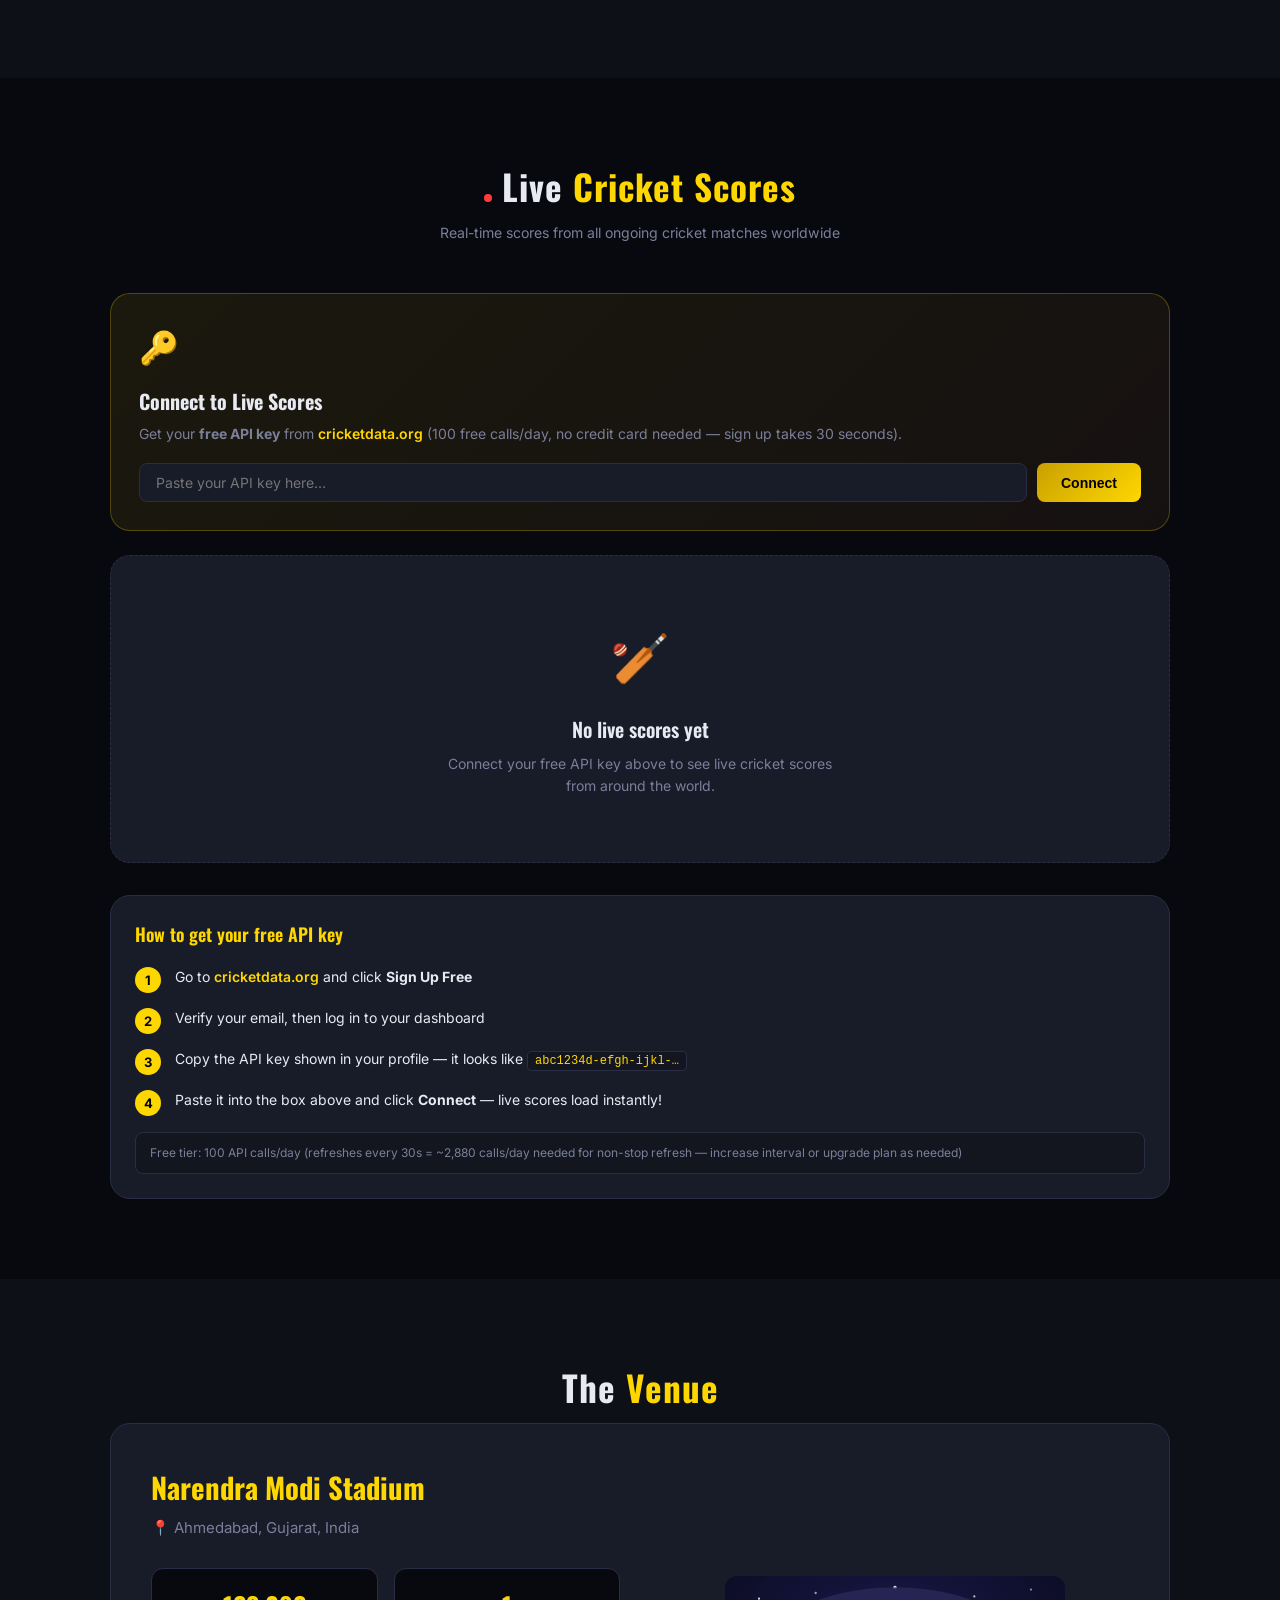
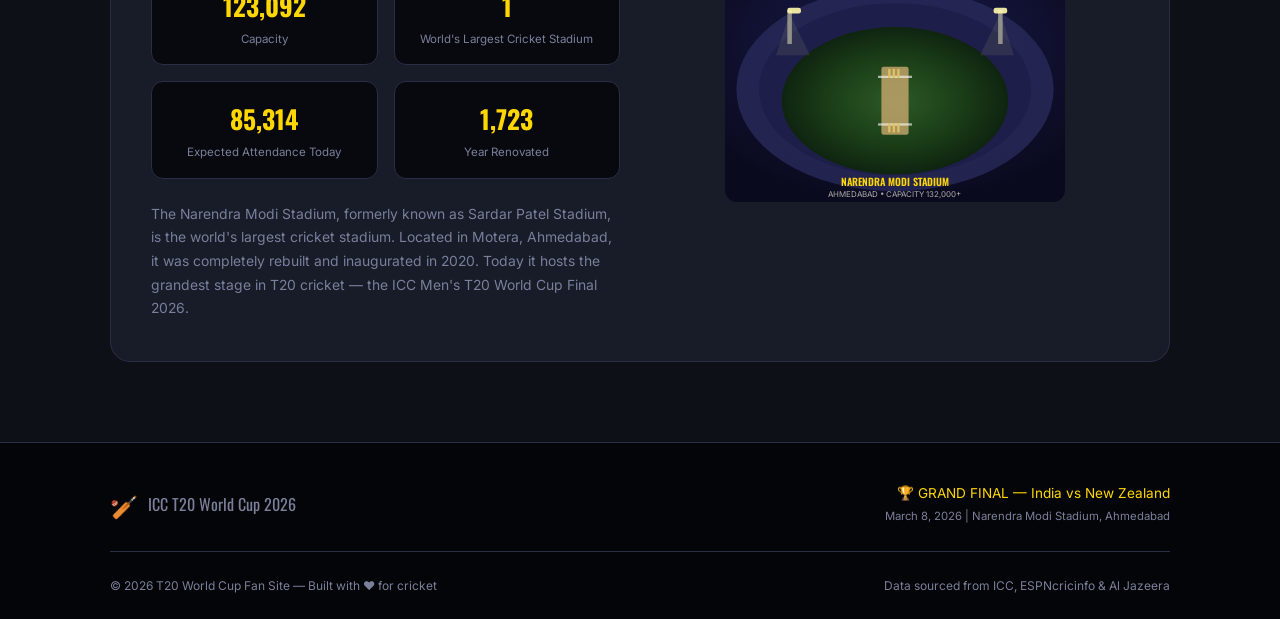
==== commit 20771789: "feat: add Live Scores page with CricketData.org API integration New 'Live Scores' nav section with f" ====
--- a/index.html
+++ b/index.html
@@ -24,6 +24,7 @@
         <li><a href="#stats">Stats</a></li>
         <li><a href="#journey">Journey</a></li>
         <li><a href="#stadium">Stadium</a></li>
+        <li><a href="#live" class="nav-live-link"><span class="live-dot small"></span> Live Scores</a></li>
         <li><a href="#venue">Venue</a></li>
       </ul>
       <button class="nav-toggle" id="navToggle" aria-label="Toggle menu">☰</button>
@@ -34,6 +35,7 @@
       <a href="#stats">Stats</a>
       <a href="#journey">Journey</a>
       <a href="#stadium">Stadium</a>
+      <a href="#live">🔴 Live Scores</a>
       <a href="#venue">Venue</a>
     </div>
   </nav>
@@ -1031,6 +1033,96 @@
         </div>
       </div>
 
+    </div>
+  </section>
+
+  <!-- ───── LIVE SCORES ───── -->
+  <section class="section live-section" id="live">
+    <div class="container">
+      <h2 class="section-title"><span class="live-dot"></span> Live <span class="gold">Cricket Scores</span></h2>
+      <p class="section-sub">Real-time scores from all ongoing cricket matches worldwide</p>
+
+      <!-- API Key Setup -->
+      <div class="api-setup-card" id="apiSetupCard">
+        <div class="api-setup-icon">🔑</div>
+        <div class="api-setup-text">
+          <div class="api-setup-title">Connect to Live Scores</div>
+          <div class="api-setup-sub">
+            Get your <strong>free API key</strong> from
+            <a href="https://cricketdata.org" target="_blank" rel="noopener" class="api-link">cricketdata.org</a>
+            (100 free calls/day, no credit card needed — sign up takes 30 seconds).
+          </div>
+        </div>
+        <div class="api-key-form">
+          <input type="text" id="apiKeyInput" class="api-key-input" placeholder="Paste your API key here…" autocomplete="off" />
+          <button class="api-key-btn" id="apiKeyBtn">Connect</button>
+        </div>
+        <div class="api-key-error hidden" id="apiKeyError">Invalid key or network error — please try again.</div>
+      </div>
+
+      <!-- Live score controls (shown after key connected) -->
+      <div class="live-controls hidden" id="liveControls">
+        <div class="live-status-bar">
+          <div class="live-connected-badge">
+            <span class="live-dot small"></span> Live — Auto-refreshing
+          </div>
+          <div class="live-refresh-info">
+            Next refresh in <span id="refreshCountdown">30</span>s
+            <button class="refresh-now-btn" id="refreshNowBtn">↻ Now</button>
+          </div>
+          <button class="disconnect-btn" id="disconnectBtn">Disconnect</button>
+        </div>
+
+        <!-- Filter tabs -->
+        <div class="live-filter-tabs">
+          <button class="live-filter-btn active" data-filter="all">All Matches</button>
+          <button class="live-filter-btn" data-filter="live">🔴 In Progress</button>
+          <button class="live-filter-btn" data-filter="t20">T20</button>
+          <button class="live-filter-btn" data-filter="odi">ODI</button>
+          <button class="live-filter-btn" data-filter="test">Test</button>
+        </div>
+      </div>
+
+      <!-- Matches container -->
+      <div id="liveMatchesContainer">
+        <!-- Populated by JS -->
+        <div class="live-placeholder" id="livePlaceholder">
+          <div class="placeholder-icon">🏏</div>
+          <div class="placeholder-title">No live scores yet</div>
+          <div class="placeholder-sub">Connect your free API key above to see live cricket scores from around the world.</div>
+        </div>
+      </div>
+
+      <!-- Loading skeleton -->
+      <div class="live-loading hidden" id="liveLoading">
+        <div class="skeleton-card"></div>
+        <div class="skeleton-card"></div>
+        <div class="skeleton-card"></div>
+      </div>
+
+      <!-- How to get key guide -->
+      <div class="api-guide-card" id="apiGuideCard">
+        <h3 class="api-guide-title">How to get your free API key</h3>
+        <div class="api-guide-steps">
+          <div class="api-guide-step">
+            <div class="step-num">1</div>
+            <div class="step-text">Go to <a href="https://cricketdata.org" target="_blank" rel="noopener" class="api-link">cricketdata.org</a> and click <strong>Sign Up Free</strong></div>
+          </div>
+          <div class="api-guide-step">
+            <div class="step-num">2</div>
+            <div class="step-text">Verify your email, then log in to your dashboard</div>
+          </div>
+          <div class="api-guide-step">
+            <div class="step-num">3</div>
+            <div class="step-text">Copy the API key shown in your profile — it looks like <code class="key-sample">abc1234d-efgh-ijkl-…</code></div>
+          </div>
+          <div class="api-guide-step">
+            <div class="step-num">4</div>
+            <div class="step-text">Paste it into the box above and click <strong>Connect</strong> — live scores load instantly!</div>
+          </div>
+        </div>
+        <div class="api-guide-note">Free tier: 100 API calls/day (refreshes every 30s = ~2,880 calls/day needed for non-stop refresh — increase interval or upgrade plan as needed)</div>
+      </div>
     </div>
   </section>
 
--- a/style.css
+++ b/style.css
@@ -727,3 +727,204 @@
   .wl-numbers { gap: 20px; }
   .wl-num { font-size: 32px; }
 }
+
+/* ════════════════════════ LIVE SCORES ════════════════════════ */
+.live-section { background: var(--bg); }
+
+/* Nav live link */
+.nav-live-link {
+  display: flex; align-items: center; gap: 6px;
+}
+
+/* API Setup Card */
+.api-setup-card {
+  background: linear-gradient(135deg, rgba(255,215,0,0.08), rgba(255,153,51,0.06));
+  border: 1px solid rgba(255,215,0,0.25);
+  border-radius: var(--radius-lg); padding: 28px; margin-bottom: 24px;
+}
+.api-setup-icon { font-size: 32px; margin-bottom: 12px; }
+.api-setup-title { font-family: var(--font-title); font-size: 20px; font-weight: 700; margin-bottom: 6px; }
+.api-setup-sub { font-size: 14px; color: var(--text-muted); margin-bottom: 18px; line-height: 1.6; }
+.api-link { color: var(--gold); text-decoration: none; font-weight: 600; }
+.api-link:hover { text-decoration: underline; }
+.api-key-form { display: flex; gap: 10px; flex-wrap: wrap; }
+.api-key-input {
+  flex: 1; min-width: 220px; background: var(--card); border: 1px solid var(--border);
+  color: var(--text); padding: 10px 16px; border-radius: 8px;
+  font-family: var(--font-body); font-size: 14px;
+  transition: border-color .2s;
+}
+.api-key-input:focus { outline: none; border-color: var(--gold); }
+.api-key-btn {
+  background: linear-gradient(135deg, var(--gold-dark), var(--gold));
+  color: #000; border: none; padding: 10px 24px; border-radius: 8px;
+  font-weight: 700; font-size: 14px; cursor: pointer;
+  transition: opacity .2s;
+}
+.api-key-btn:hover { opacity: 0.88; }
+.api-key-btn:disabled { opacity: 0.5; cursor: not-allowed; }
+.api-key-error {
+  margin-top: 10px; color: #ef4444; font-size: 13px;
+  background: rgba(239,68,68,0.1); border: 1px solid rgba(239,68,68,0.25);
+  padding: 8px 14px; border-radius: 6px;
+}
+
+/* Live Controls Bar */
+.live-controls { margin-bottom: 20px; }
+.live-status-bar {
+  display: flex; align-items: center; gap: 16px; flex-wrap: wrap;
+  background: var(--card); border: 1px solid var(--border);
+  border-radius: var(--radius); padding: 12px 18px; margin-bottom: 14px;
+}
+.live-connected-badge {
+  display: flex; align-items: center; gap: 8px;
+  font-size: 13px; font-weight: 600; color: var(--green);
+}
+.live-refresh-info { font-size: 13px; color: var(--text-muted); display: flex; align-items: center; gap: 8px; margin-left: auto; }
+.refresh-now-btn {
+  background: var(--card2); border: 1px solid var(--border); color: var(--text);
+  padding: 4px 10px; border-radius: 6px; font-size: 12px; cursor: pointer;
+  transition: border-color .2s;
+}
+.refresh-now-btn:hover { border-color: var(--gold); }
+.disconnect-btn {
+  background: transparent; border: 1px solid rgba(239,68,68,0.4); color: #ef4444;
+  padding: 5px 12px; border-radius: 6px; font-size: 12px; cursor: pointer;
+  transition: border-color .2s;
+}
+.disconnect-btn:hover { border-color: #ef4444; }
+
+/* Filter tabs */
+.live-filter-tabs { display: flex; gap: 8px; flex-wrap: wrap; margin-bottom: 4px; }
+.live-filter-btn {
+  background: var(--card); border: 1px solid var(--border); color: var(--text-muted);
+  padding: 7px 16px; border-radius: 8px; font-size: 13px; cursor: pointer;
+  transition: all .2s;
+}
+.live-filter-btn:hover { border-color: var(--gold); color: var(--text); }
+.live-filter-btn.active {
+  background: var(--gold); color: #000; border-color: var(--gold); font-weight: 700;
+}
+
+/* Match Cards Grid */
+.live-matches-grid {
+  display: grid;
+  grid-template-columns: repeat(auto-fill, minmax(320px, 1fr));
+  gap: 16px;
+}
+
+.live-match-card {
+  background: var(--card); border: 1px solid var(--border);
+  border-radius: var(--radius-lg); overflow: hidden;
+  transition: border-color .2s, transform .2s;
+}
+.live-match-card:hover { border-color: rgba(255,215,0,0.4); transform: translateY(-2px); }
+.live-match-card.is-live { border-color: rgba(34,197,94,0.4); }
+.live-match-card.is-live .lmc-header { background: linear-gradient(90deg, rgba(34,197,94,0.15), rgba(34,197,94,0.05)); }
+
+.lmc-header {
+  padding: 12px 16px; background: var(--bg3);
+  display: flex; justify-content: space-between; align-items: center;
+  border-bottom: 1px solid var(--border);
+}
+.lmc-match-type {
+  font-size: 11px; text-transform: uppercase; letter-spacing: .8px;
+  font-weight: 700; color: var(--text-muted);
+}
+.lmc-status-badge {
+  font-size: 11px; font-weight: 700; padding: 3px 8px;
+  border-radius: 20px; letter-spacing: .4px;
+}
+.badge-live { background: rgba(34,197,94,0.2); color: var(--green); border: 1px solid rgba(34,197,94,0.4); }
+.badge-toss { background: rgba(255,215,0,0.15); color: var(--gold); border: 1px solid rgba(255,215,0,0.3); }
+.badge-result { background: rgba(255,255,255,0.06); color: var(--text-muted); border: 1px solid var(--border); }
+.badge-upcoming { background: rgba(96,165,250,0.15); color: #60a5fa; border: 1px solid rgba(96,165,250,0.3); }
+
+.lmc-body { padding: 16px; }
+
+.lmc-teams { display: flex; flex-direction: column; gap: 10px; margin-bottom: 12px; }
+.lmc-team-row {
+  display: flex; justify-content: space-between; align-items: center;
+}
+.lmc-team-name { font-weight: 600; font-size: 15px; }
+.lmc-team-name.batting { color: var(--gold); }
+.lmc-score {
+  font-family: var(--font-title); font-size: 20px; font-weight: 700;
+}
+.lmc-score.batting { color: var(--gold); }
+.lmc-overs { font-size: 12px; color: var(--text-muted); margin-left: 6px; }
+
+.lmc-divider { height: 1px; background: var(--border); margin: 10px 0; }
+
+.lmc-status-text {
+  font-size: 13px; color: var(--text-muted); line-height: 1.5;
+}
+.lmc-status-text.live-text { color: var(--green); font-weight: 500; }
+
+.lmc-venue { font-size: 12px; color: var(--text-muted); margin-top: 8px; opacity: 0.7; }
+
+/* Placeholder */
+.live-placeholder {
+  text-align: center; padding: 64px 20px;
+  background: var(--card); border: 1px dashed var(--border);
+  border-radius: var(--radius-lg);
+}
+.placeholder-icon { font-size: 48px; margin-bottom: 16px; }
+.placeholder-title { font-family: var(--font-title); font-size: 20px; font-weight: 600; margin-bottom: 8px; }
+.placeholder-sub { font-size: 14px; color: var(--text-muted); max-width: 400px; margin: 0 auto; }
+
+/* Loading skeleton */
+.live-loading { display: flex; flex-direction: column; gap: 16px; }
+.skeleton-card {
+  height: 160px; background: linear-gradient(90deg, var(--card) 25%, var(--card2) 50%, var(--card) 75%);
+  background-size: 200% 100%; border-radius: var(--radius-lg);
+  animation: shimmer 1.5s infinite;
+}
+@keyframes shimmer { 0% { background-position: -200% 0; } 100% { background-position: 200% 0; } }
+
+/* No matches message */
+.no-matches-msg {
+  text-align: center; padding: 48px 20px; color: var(--text-muted); font-size: 15px;
+}
+
+/* API Guide */
+.api-guide-card {
+  margin-top: 32px; background: var(--card); border: 1px solid var(--border);
+  border-radius: var(--radius-lg); padding: 24px;
+}
+.api-guide-title {
+  font-family: var(--font-title); font-size: 18px; font-weight: 600;
+  margin-bottom: 18px; color: var(--gold);
+}
+.api-guide-steps { display: flex; flex-direction: column; gap: 14px; margin-bottom: 16px; }
+.api-guide-step { display: flex; gap: 14px; align-items: flex-start; }
+.step-num {
+  background: var(--gold); color: #000; width: 26px; height: 26px;
+  border-radius: 50%; display: flex; align-items: center; justify-content: center;
+  font-weight: 700; font-size: 13px; flex-shrink: 0; margin-top: 1px;
+}
+.step-text { font-size: 14px; line-height: 1.6; }
+.key-sample {
+  background: var(--bg3); border: 1px solid var(--border);
+  padding: 2px 7px; border-radius: 4px; font-size: 12px; color: var(--gold);
+}
+.api-guide-note {
+  font-size: 12px; color: var(--text-muted); background: var(--bg3);
+  border: 1px solid var(--border); padding: 10px 14px; border-radius: 8px;
+  line-height: 1.6;
+}
+
+/* Error banner */
+.live-error-banner {
+  background: rgba(239,68,68,0.1); border: 1px solid rgba(239,68,68,0.3);
+  color: #ef4444; padding: 14px 18px; border-radius: var(--radius);
+  font-size: 14px; margin-bottom: 16px; display: flex; gap: 10px; align-items: center;
+}
+
+@media (max-width: 600px) {
+  .live-matches-grid { grid-template-columns: 1fr; }
+  .live-status-bar { flex-direction: column; align-items: flex-start; }
+  .live-refresh-info { margin-left: 0; }
+  .api-key-form { flex-direction: column; }
+  .api-key-input { min-width: 0; }
+}
